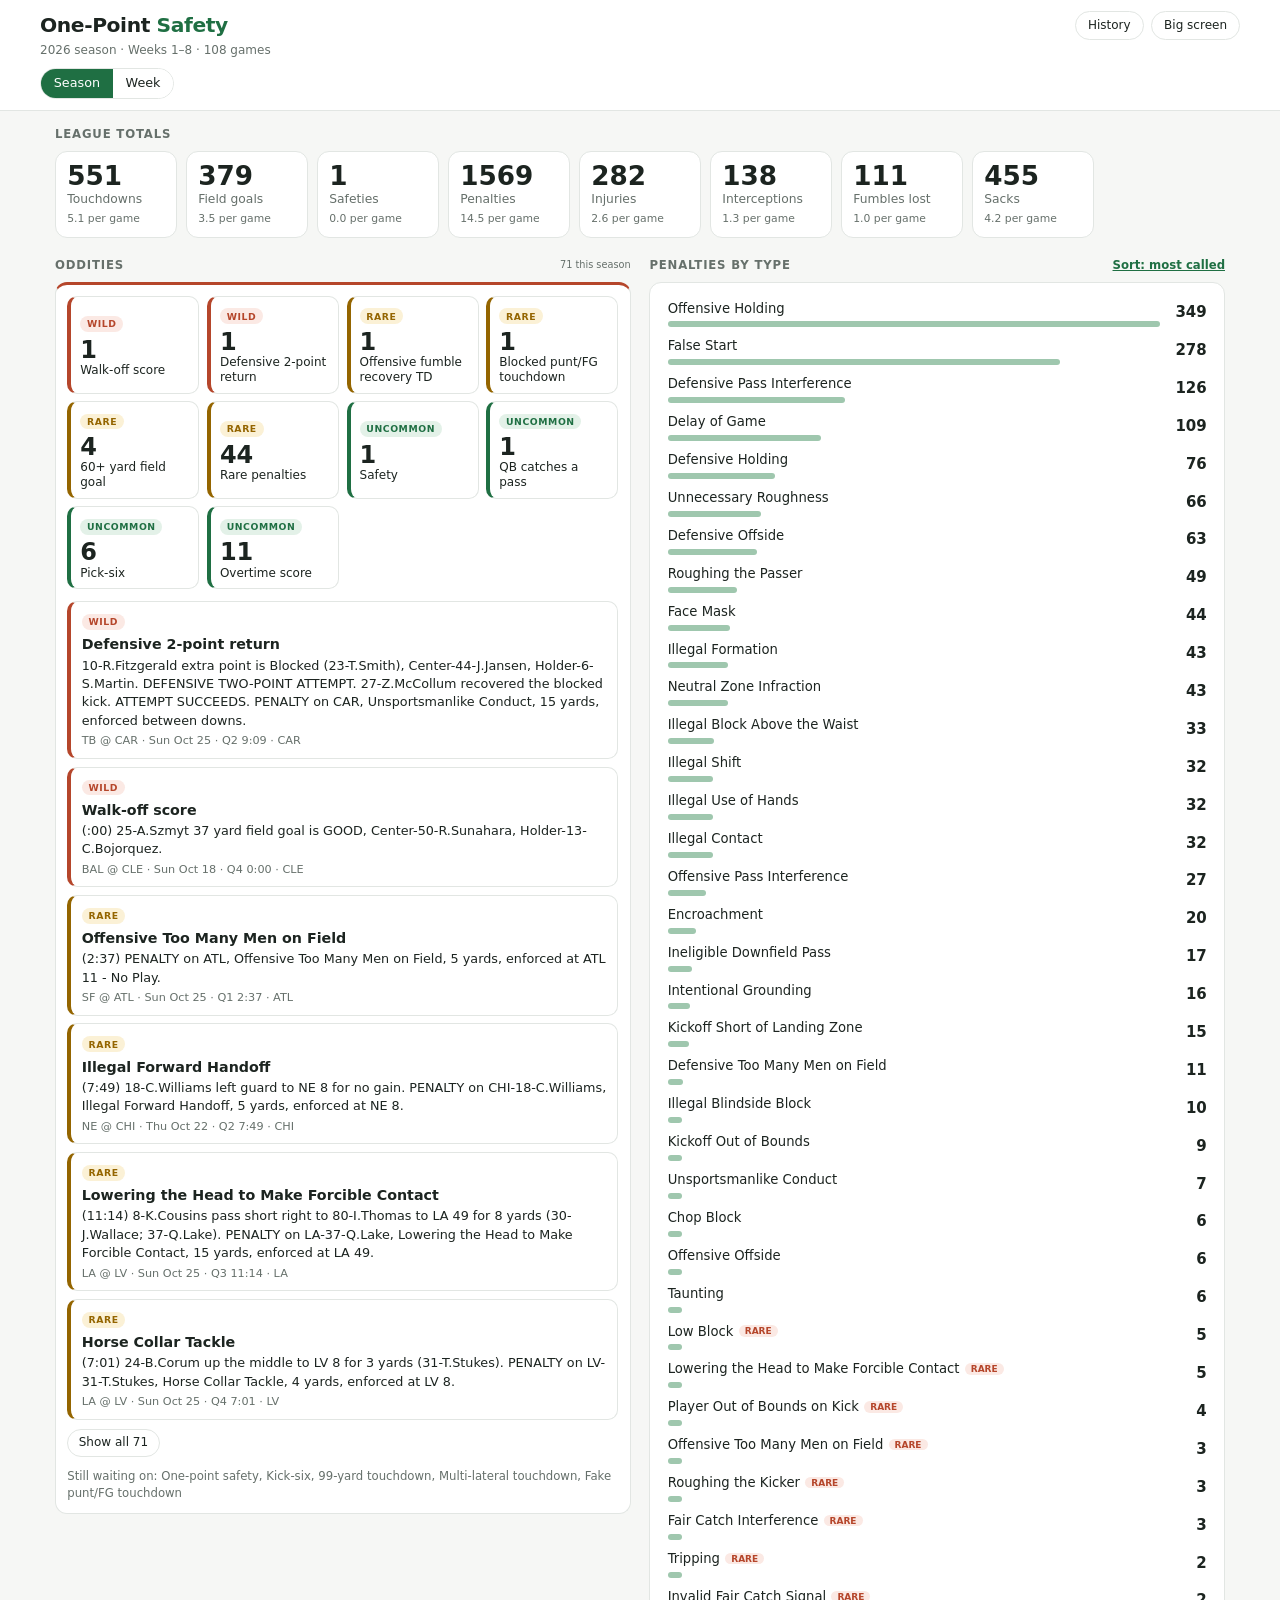
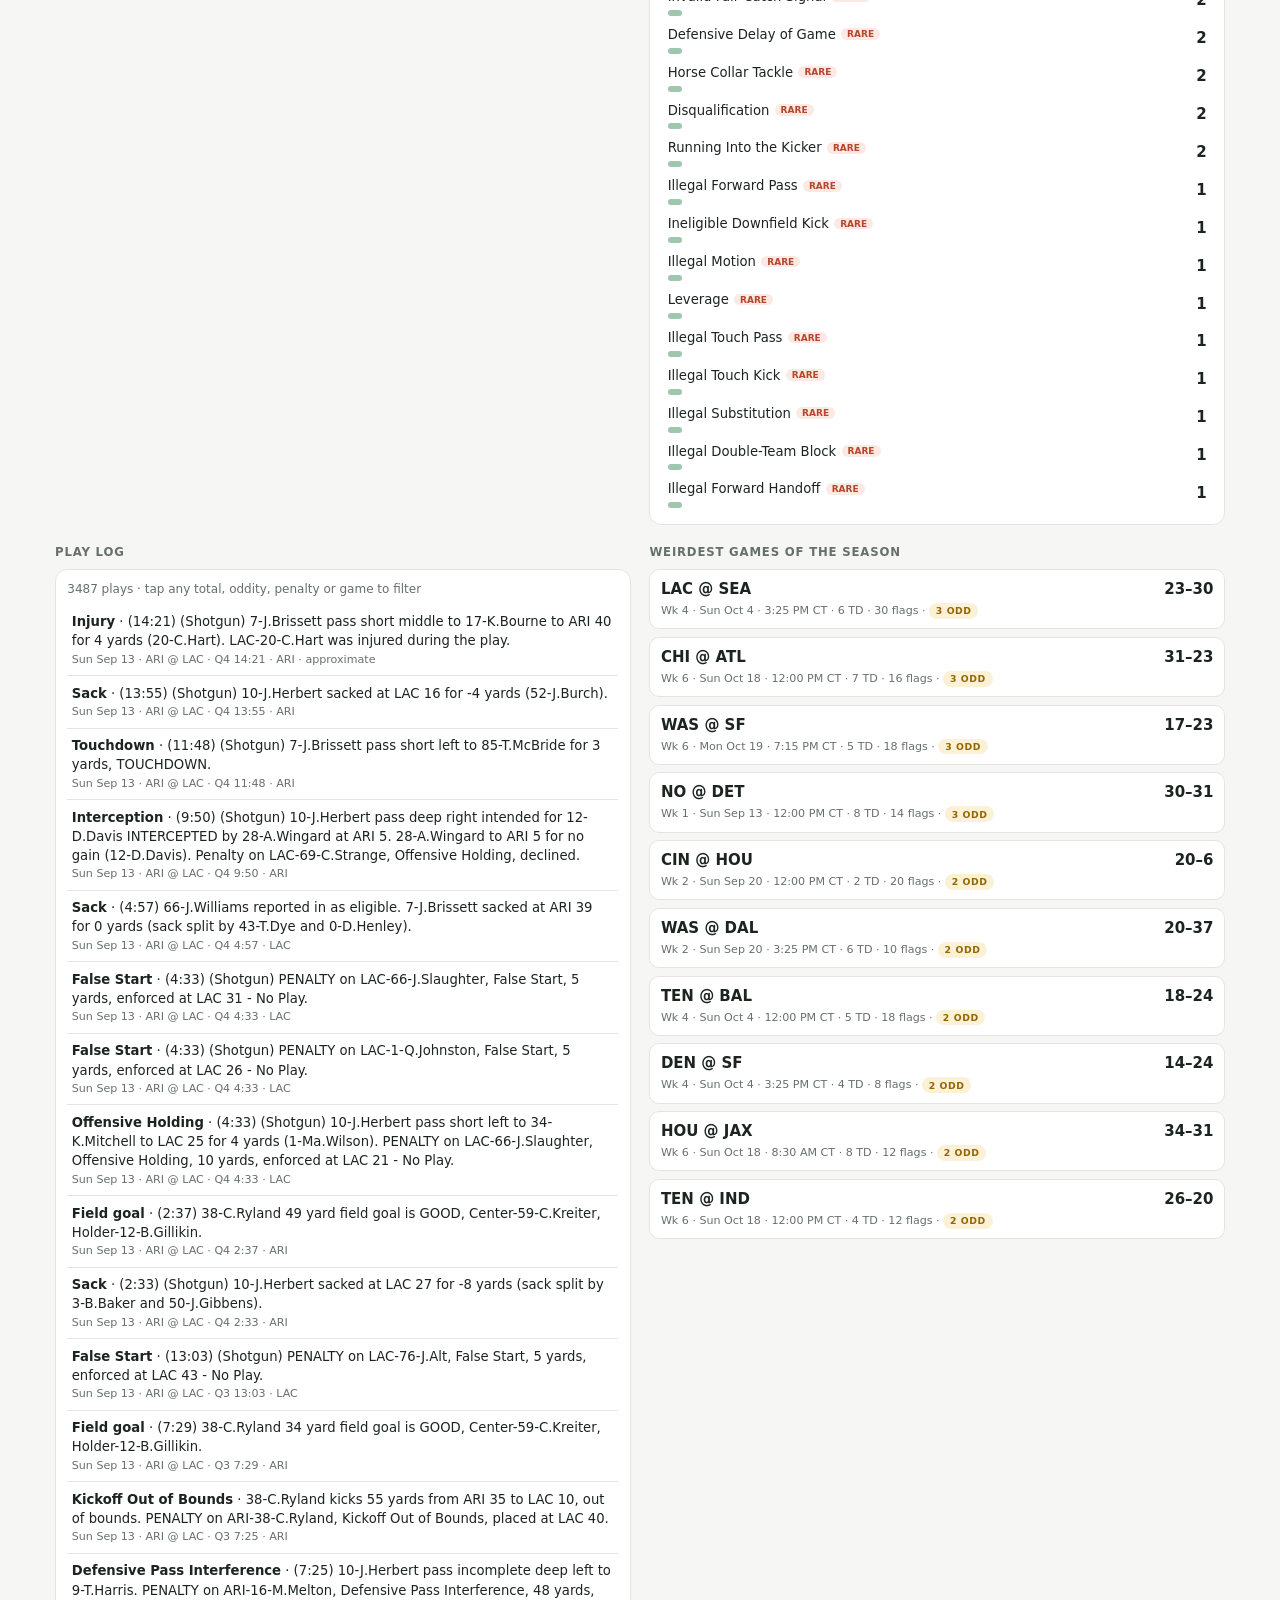
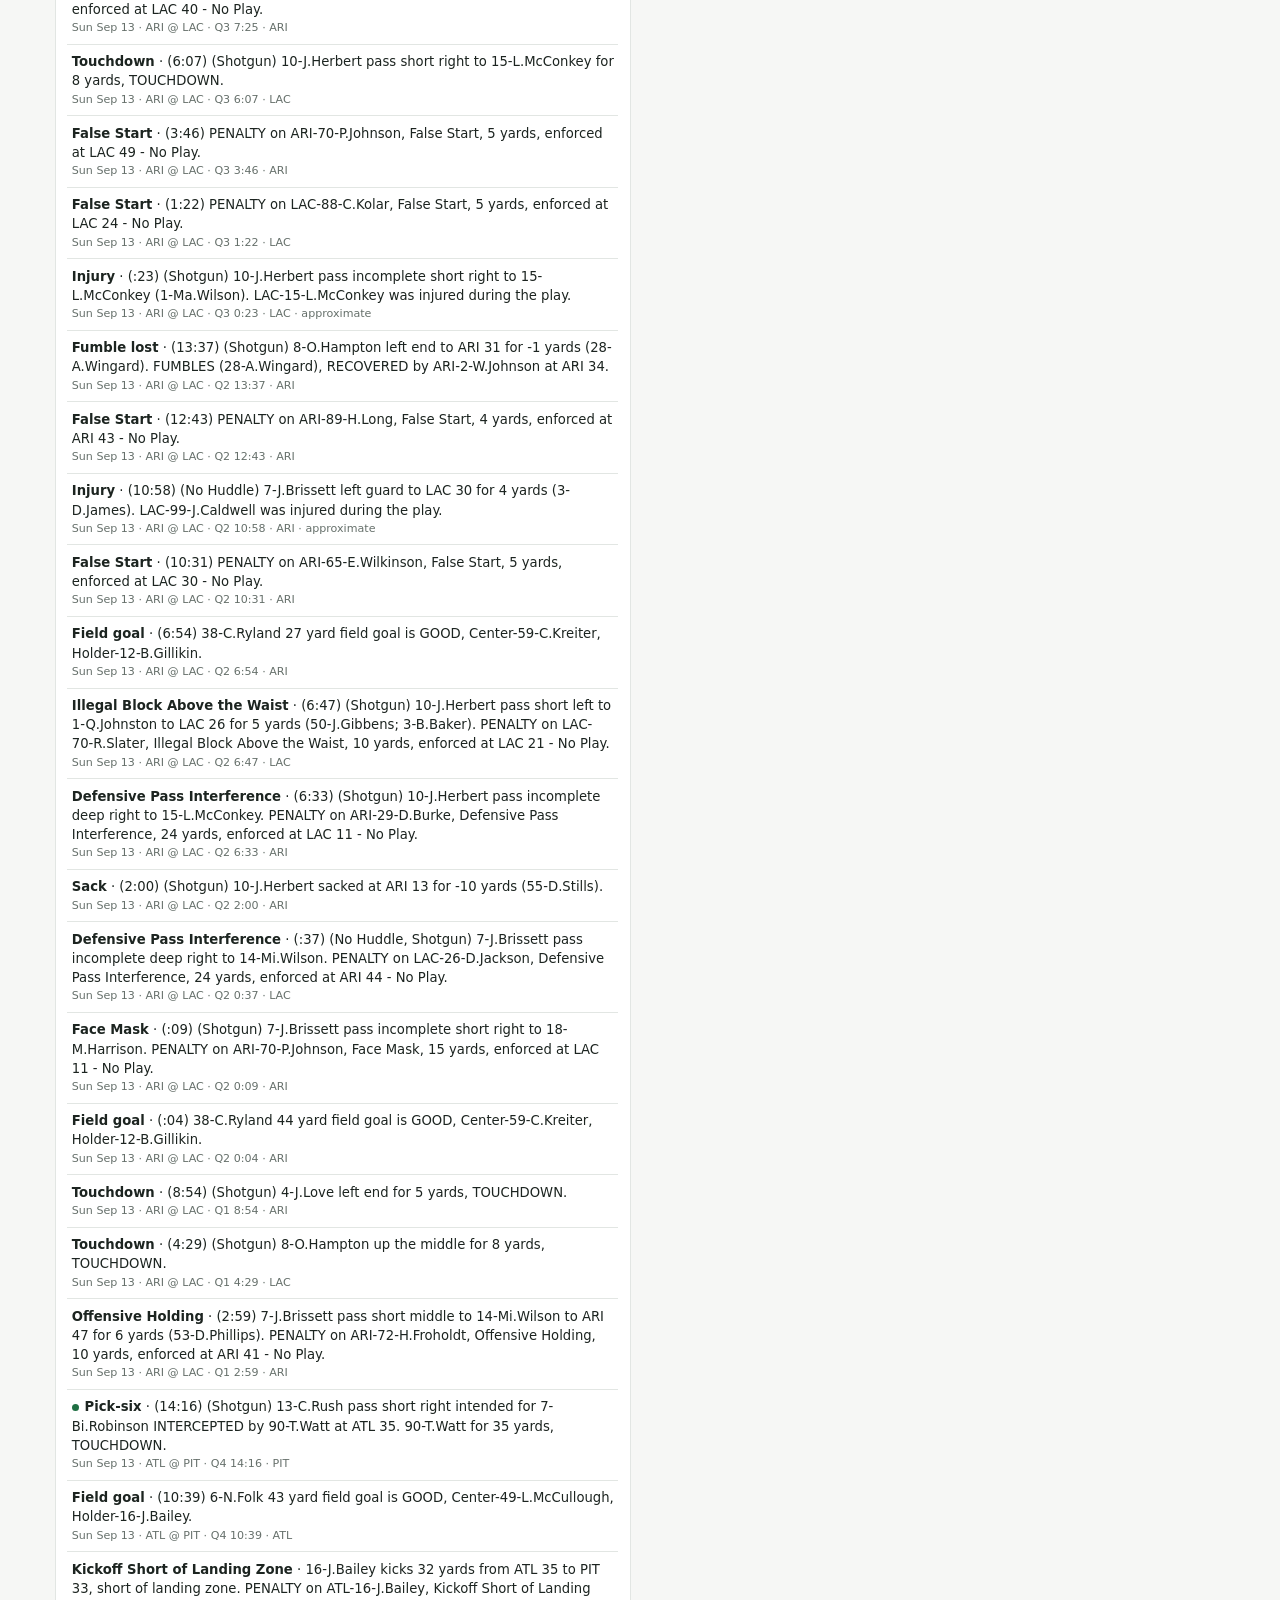
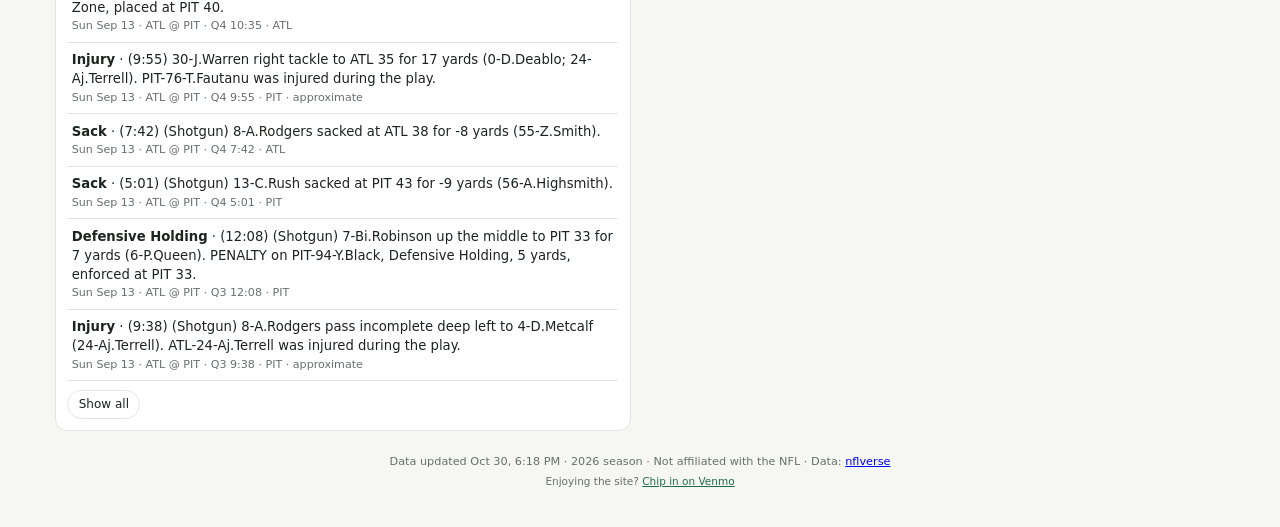
==== index.html @ 6d883819 "Add historical oddities appendix (history.html) A new, separate page indexing deaths, banned plays, " ====
<!doctype html>
<html lang="en">
<head>
<meta charset="utf-8">
<meta name="viewport" content="width=device-width, initial-scale=1, viewport-fit=cover">
<title>One-Point Safety</title>
<link rel="stylesheet" href="styles.css">
</head>
<body>
<header>
  <div class="hrow">
    <h1>One-Point <span>Safety</span></h1>
    <nav class="hnav">
      <a class="navlink" href="history.html">History</a>
      <button class="tvbtn" id="tvBtn">Big screen</button>
    </nav>
  </div>
  <div class="hwrap">
    <div class="sub" id="subline"></div>
    <div class="controls">
      <div class="seg" id="scope"></div>
      <div class="wk" id="wknav"><button data-wk="-1" id="wkPrev" aria-label="Previous week">‹</button><span id="wkLabel"></span><button data-wk="1" id="wkNext" aria-label="Next week">›</button></div>
      <div class="days" id="days"></div>
      <button class="chip resetbtn" id="resetAll" hidden>&times; Reset filters</button>
    </div>
  </div>
</header>

<main class="layout" id="layout" hidden>
  <section class="a-odd">
    <h2>Oddities <small id="oddCount"></small></h2>
    <div class="panel">
      <div id="featured"></div>
      <div class="board" id="board"></div>
      <div class="feed" id="feed"></div>
      <button class="chip more" id="moreFeed" hidden></button>
      <div class="waiting" id="waiting"></div>
    </div>
  </section>

  <section class="a-tot">
    <h2>League totals</h2>
    <div class="cards" id="cards"></div>
  </section>

  <section class="a-pen">
    <h2>Penalties by type <button class="linkbtn" id="penSort"></button></h2>
    <div class="panel" id="penalties"></div>
  </section>

  <section class="a-log" id="logSec">
    <h2>Play log</h2>
    <div class="panel">
      <div class="filterbar" id="filterbar"></div>
      <div id="log"></div>
      <button class="chip more" id="moreLog" hidden>Show all</button>
    </div>
  </section>

  <section class="a-games">
    <h2 id="gamesTitle">Games</h2>
    <div class="scroll"><div class="games" id="games"></div></div>
  </section>
</main>

<div class="loading" id="loading">Loading season data&hellip;</div>
<div class="offseason" id="offseason" hidden>
  <h2>No games yet this season</h2>
  <p>Check back once the season kicks off. In the meantime, here's last season's data.</p>
</div>

<footer>
  <span id="updated"></span> &middot; Not affiliated with the NFL &middot; Data: <a href="https://github.com/nflverse/nflverse-data" target="_blank" rel="noopener">nflverse</a>
  <div class="donate">Enjoying the site? <a href="https://venmo.com/u/George-Tharp" target="_blank" rel="noopener">Chip in on Venmo</a></div>
</footer>

<div class="scrim" id="scrim"></div>
<div class="sheet" id="sheet" role="dialog" aria-modal="true" aria-label="Play details"></div>

<script src="app.js"></script>
</body>
</html>
---- styles.css ----
:root{
  --bg:#f6f7f5; --card:#ffffff; --ink:#1c2420; --muted:#66706b; --line:#e2e6e3;
  --accent:#1f6f43; --accent-soft:#e3f1e8; --warn:#b5462b; --warn-soft:#fbe9e4;
  --gold:#946500; --gold-soft:#fbf1d6; --bar:#9fc7ae; --scrim:rgba(0,0,0,.35);
}
@media (prefers-color-scheme: dark){
  :root{--bg:#121614; --card:#1b201d; --ink:#e7ece9; --muted:#9aa49f; --line:#2c332f;
    --accent:#5cc58a; --accent-soft:#1f3328; --warn:#f08a6c; --warn-soft:#3a231d;
    --gold:#e9b949; --gold-soft:#352b14; --bar:#2f6a49; --scrim:rgba(0,0,0,.6);}
}
html{font-size:15px}
*{box-sizing:border-box}
body{margin:0;background:var(--bg);color:var(--ink);font:1rem/1.45 system-ui,-apple-system,"Segoe UI",Roboto,sans-serif;-webkit-text-size-adjust:100%}
button{font:inherit;color:inherit}

/* ---------- Header / controls ---------- */
header{position:sticky;top:0;z-index:5;background:var(--card);border-bottom:1px solid var(--line);padding:.7rem 1rem .75rem}
.hrow{display:flex;align-items:center;justify-content:space-between;gap:.75rem;max-width:1200px;margin:0 auto}
.hwrap{max-width:1200px;margin:0 auto}
h1{margin:0;font-size:1.35rem;letter-spacing:-.02em}
h1 span{color:var(--accent)}
.badge{display:inline-block;font-size:.68rem;font-weight:700;padding:.1rem .5rem;border-radius:99px;background:var(--warn-soft);color:var(--warn);margin-left:.4rem;vertical-align:middle}
.sub{color:var(--muted);font-size:.8rem;margin-top:.1rem}
.controls{display:flex;gap:.5rem;flex-wrap:wrap;align-items:center;margin-top:.55rem}
.seg{display:inline-flex;border:1px solid var(--line);border-radius:99px;overflow:hidden}
.seg button{border:0;background:var(--card);padding:.35rem .85rem;font-size:.85rem;cursor:pointer}
.seg button.on{background:var(--accent);color:#fff}
.wk{display:inline-flex;align-items:center;gap:.3rem;font-size:.88rem;font-weight:700}
.wk button{border:1px solid var(--line);background:var(--card);border-radius:99px;width:1.9rem;height:1.9rem;cursor:pointer;line-height:1}
.wk button:disabled{opacity:.3;cursor:default}
.days{display:flex;gap:.4rem;flex-wrap:wrap}
.chip{border:1px solid var(--line);background:var(--card);padding:.3rem .7rem;border-radius:99px;font-size:.8rem;cursor:pointer}
.chip.on{background:var(--accent);border-color:var(--accent);color:#fff}
.resetbtn{background:var(--warn-soft);border-color:transparent;color:var(--warn);font-weight:600;margin-left:auto}
.hnav{display:flex;align-items:center;gap:.5rem}
.navlink{border:1px solid var(--line);background:var(--card);border-radius:99px;padding:.35rem .8rem;font-size:.8rem;white-space:nowrap;text-decoration:none;color:inherit}
.tvbtn{border:1px solid var(--line);background:var(--card);border-radius:99px;padding:.35rem .8rem;font-size:.8rem;cursor:pointer;white-space:nowrap}
@media (max-width:899px){.tvbtn{display:none}}
[hidden]{display:none!important}

/* ---------- Layout ---------- */
.layout{display:grid;gap:1.25rem;padding:1rem;max-width:1200px;margin:0 auto;
  grid-template-columns:minmax(0,1fr);grid-template-areas:"odd" "tot" "pen" "log" "games"}
.a-odd{grid-area:odd}.a-tot{grid-area:tot}.a-pen{grid-area:pen}.a-log{grid-area:log}.a-games{grid-area:games}
@media (min-width:1000px){
  .layout{grid-template-columns:minmax(0,1fr) minmax(0,1fr);grid-template-areas:"tot tot" "odd pen" "log games"}
}
section h2{font-size:.78rem;margin:0 0 .55rem;text-transform:uppercase;letter-spacing:.07em;color:var(--muted);
  display:flex;justify-content:space-between;align-items:center;gap:.5rem}
section h2 small{text-transform:none;letter-spacing:0;font-weight:500}
.panel{background:var(--card);border:1px solid var(--line);border-radius:12px;padding:.75rem}
.linkbtn{border:0;background:none;color:var(--accent);cursor:pointer;font-size:.78rem;text-decoration:underline;padding:0;text-transform:none;letter-spacing:0}

/* ---------- Tier pills ---------- */
.tier{display:inline-block;font-size:.62rem;font-weight:800;letter-spacing:.06em;text-transform:uppercase;padding:.08rem .45rem;border-radius:99px;background:var(--bg);color:var(--muted)}
.t3{background:var(--warn-soft);color:var(--warn)}
.t2{background:var(--gold-soft);color:var(--gold)}
.t1{background:var(--accent-soft);color:var(--accent)}
.k3{border-left-color:var(--warn)!important}.k2{border-left-color:var(--gold)!important}.k1{border-left-color:var(--accent)!important}

/* ---------- Oddities ---------- */
.a-odd .panel{border-top:3px solid var(--warn)}
.board{display:grid;grid-template-columns:repeat(auto-fill,minmax(8.5rem,1fr));gap:.5rem;margin-bottom:.8rem}
.tile{text-align:left;border:1px solid var(--line);border-left:4px solid var(--line);background:var(--card);border-radius:10px;padding:.5rem .6rem;cursor:pointer}
.tile:hover{background:var(--bg)}
.tile.on{outline:2px solid var(--accent);outline-offset:-1px}
.tile .n{font-size:1.6rem;font-weight:800;line-height:1.05;margin-top:.25rem}
.tile .l{font-size:.8rem;line-height:1.25}
.feed{display:grid;gap:.5rem}
.ocard{display:block;width:100%;text-align:left;border:1px solid var(--line);border-left:4px solid var(--line);background:var(--card);border-radius:10px;padding:.55rem .7rem;cursor:pointer}
.ocard:hover{background:var(--bg)}
.ocard .tt{font-weight:700;font-size:.95rem;margin-top:.15rem}
.ocard .d{font-size:.85rem;margin-top:.1rem}
.ocard .m{font-size:.75rem;color:var(--muted);margin-top:.2rem}
.waiting{font-size:.78rem;color:var(--muted);margin-top:.7rem}
.empty{font-size:.85rem;color:var(--muted);padding:.4rem 0}
#featured{display:none}

/* ---------- Totals ---------- */
.cards{display:grid;grid-template-columns:repeat(auto-fill,minmax(7.5rem,1fr));gap:.6rem}
.card{background:var(--card);border:1px solid var(--line);border-radius:12px;padding:.65rem .75rem;cursor:pointer;text-align:left}
.card:hover{border-color:var(--accent)}
.card.on{outline:2px solid var(--accent);outline-offset:-1px}
.card .n{font-size:1.75rem;font-weight:700;line-height:1.1}
.card .l{font-size:.82rem;color:var(--muted)}
.card .a{font-size:.72rem;color:var(--muted);margin-top:.2rem}

/* ---------- Penalties ---------- */
.pen{display:grid;grid-template-columns:1fr 2.6rem;gap:.5rem;align-items:center;padding:.3rem .4rem;border-radius:8px;cursor:pointer}
.pen:hover,.pen.on{background:var(--accent-soft)}
.pen .name{font-size:.88rem}
.pen .bar{height:.4rem;border-radius:3px;background:var(--bar);margin-top:.25rem}
.pen .ct{text-align:right;font-weight:600;font-variant-numeric:tabular-nums}
.rare{font-size:.6rem;font-weight:800;color:var(--warn);background:var(--warn-soft);padding:.05rem .4rem;border-radius:99px;margin-left:.35rem;vertical-align:middle}

/* ---------- Play log ---------- */
.filterbar{display:flex;gap:.4rem;align-items:center;flex-wrap:wrap;margin-bottom:.4rem;font-size:.8rem;color:var(--muted)}
.filterbar .tag{background:var(--accent-soft);color:var(--accent);padding:.15rem .6rem;border-radius:99px;font-weight:600}
.row{display:block;width:100%;text-align:left;background:none;border:0;border-bottom:1px solid var(--line);padding:.5rem .3rem;cursor:pointer}
.row:hover{background:var(--accent-soft)}
.row .a{font-size:.88rem}
.row .b{font-size:.74rem;color:var(--muted);margin-top:.08rem}
.dot{display:inline-block;width:.5rem;height:.5rem;border-radius:50%;margin-right:.35rem;vertical-align:middle}
.dot.k3{background:var(--warn)}.dot.k2{background:var(--gold)}.dot.k1{background:var(--accent)}
.more{margin-top:.6rem}

/* ---------- Games ---------- */
.games{display:grid;gap:.5rem}
.game{display:grid;grid-template-columns:1fr auto;gap:.15rem .6rem;padding:.6rem .7rem;border:1px solid var(--line);border-radius:10px;cursor:pointer;background:var(--card);text-align:left}
.game:hover{border-color:var(--accent)}
.game.on{outline:2px solid var(--accent);outline-offset:-1px}
.game .teams{font-weight:600}
.game .score{font-weight:700;font-variant-numeric:tabular-nums}
.game .meta{font-size:.74rem;color:var(--muted);grid-column:1/-1}

/* ---------- Detail sheet ---------- */
.scrim{position:fixed;inset:0;background:var(--scrim);opacity:0;pointer-events:none;transition:opacity .2s;z-index:20}
.scrim.open{opacity:1;pointer-events:auto}
.sheet{position:fixed;left:0;right:0;bottom:0;z-index:21;background:var(--card);border-radius:16px 16px 0 0;
  max-height:85vh;overflow:auto;padding:1.1rem 1rem calc(1.4rem + env(safe-area-inset-bottom));
  transform:translateY(105%);transition:transform .25s;box-shadow:0 -6px 30px rgba(0,0,0,.15)}
.sheet.open{transform:none}
@media (min-width:760px){
  .sheet{left:50%;right:auto;bottom:auto;top:50%;width:34rem;border-radius:16px;
    transform:translate(-50%,-46%);opacity:0;pointer-events:none;transition:opacity .2s,transform .2s}
  .sheet.open{transform:translate(-50%,-50%);opacity:1;pointer-events:auto}
}
.sheet h3{margin:.45rem 2rem .2rem 0;font-size:1.3rem;line-height:1.2}
.sheet .d{font-size:.95rem}
.kv{display:grid;grid-template-columns:auto 1fr;gap:.3rem .9rem;font-size:.86rem;margin:.8rem 0}
.kv dt{color:var(--muted)}.kv dd{margin:0}
.why{background:var(--bg);border-radius:10px;padding:.7rem .8rem;font-size:.86rem}
.actions{display:flex;gap:.5rem;flex-wrap:wrap;margin-top:.9rem}
.btn{display:inline-block;border:1px solid var(--line);background:var(--card);padding:.45rem .9rem;border-radius:99px;font-size:.84rem;cursor:pointer;text-decoration:none;color:var(--ink)}
.btn.pri{background:var(--accent);border-color:var(--accent);color:#fff}
.x{position:absolute;top:.5rem;right:.6rem;border:0;background:none;font-size:1.6rem;line-height:1;cursor:pointer;color:var(--muted);padding:.3rem}
.note{font-size:.72rem;color:var(--muted);margin-top:.7rem}

footer{color:var(--muted);font-size:.75rem;padding:.5rem 1rem 2.5rem;text-align:center}
footer .donate{margin-top:.3rem;font-size:.7rem}
footer .donate a{color:var(--accent)}

/* ---------- Big-screen (TV / 4K) mode ---------- */
html.tvroot{font-size:clamp(14px,.78vw,30px)}
body.tv{height:100vh;overflow:hidden;display:flex;flex-direction:column}
body.tv header{position:static}
body.tv .hrow,body.tv .hwrap{max-width:none}
body.tv .layout{max-width:none;width:100%;flex:1;min-height:0;padding:1rem 1.25rem;
  grid-template-columns:1.25fr 1fr 1.15fr 1fr;grid-template-rows:auto minmax(0,1fr);
  grid-template-areas:"tot tot tot tot" "odd pen log games"}
body.tv section{min-height:0;display:flex;flex-direction:column}
body.tv section>.panel,body.tv section>.scroll{flex:1;min-height:0;overflow:auto}
body.tv .cards{grid-template-columns:repeat(8,1fr)}
body.tv #featured{display:block;margin-bottom:.9rem}
body.tv footer{display:none}
.big{border:1px solid var(--line);border-left:6px solid var(--line);border-radius:12px;padding:.9rem 1rem;background:var(--bg)}
.big .tt{font-size:1.45rem;font-weight:800;margin:.3rem 0 .2rem}
.big .d{font-size:1rem}
.big .m{font-size:.8rem;color:var(--muted);margin-top:.35rem}

/* ---------- History appendix page ---------- */
.histlayout{grid-template-columns:minmax(0,1fr)!important;grid-template-areas:"odd"!important;max-width:760px}
.yearpill{display:inline-block;font-size:.68rem;font-weight:800;padding:.08rem .5rem;border-radius:99px;background:var(--accent-soft);color:var(--accent)}
.disputed{display:inline-block;font-size:.6rem;font-weight:800;text-transform:uppercase;letter-spacing:.05em;padding:.08rem .45rem;border-radius:99px;background:var(--warn-soft);color:var(--warn);margin-left:.3rem;vertical-align:middle}

/* ---------- Loading / empty states ---------- */
.loading,.offseason{padding:2.5rem 1rem;text-align:center;color:var(--muted)}
.offseason h2{font-size:1.1rem;color:var(--ink);text-transform:none;letter-spacing:0;justify-content:center}

@media print{
  :root{--bg:#fff;--card:#fff;--ink:#000;--muted:#444;--line:#ccc}
  header{position:static}
  .controls,.tvbtn,.linkbtn,.more,.sheet,.scrim,#featured{display:none!important}
  .layout{grid-template-columns:1fr!important;grid-template-areas:"odd" "tot" "pen" "log" "games"!important}
  .card,.panel,.game,.ocard,.tile{break-inside:avoid}
}
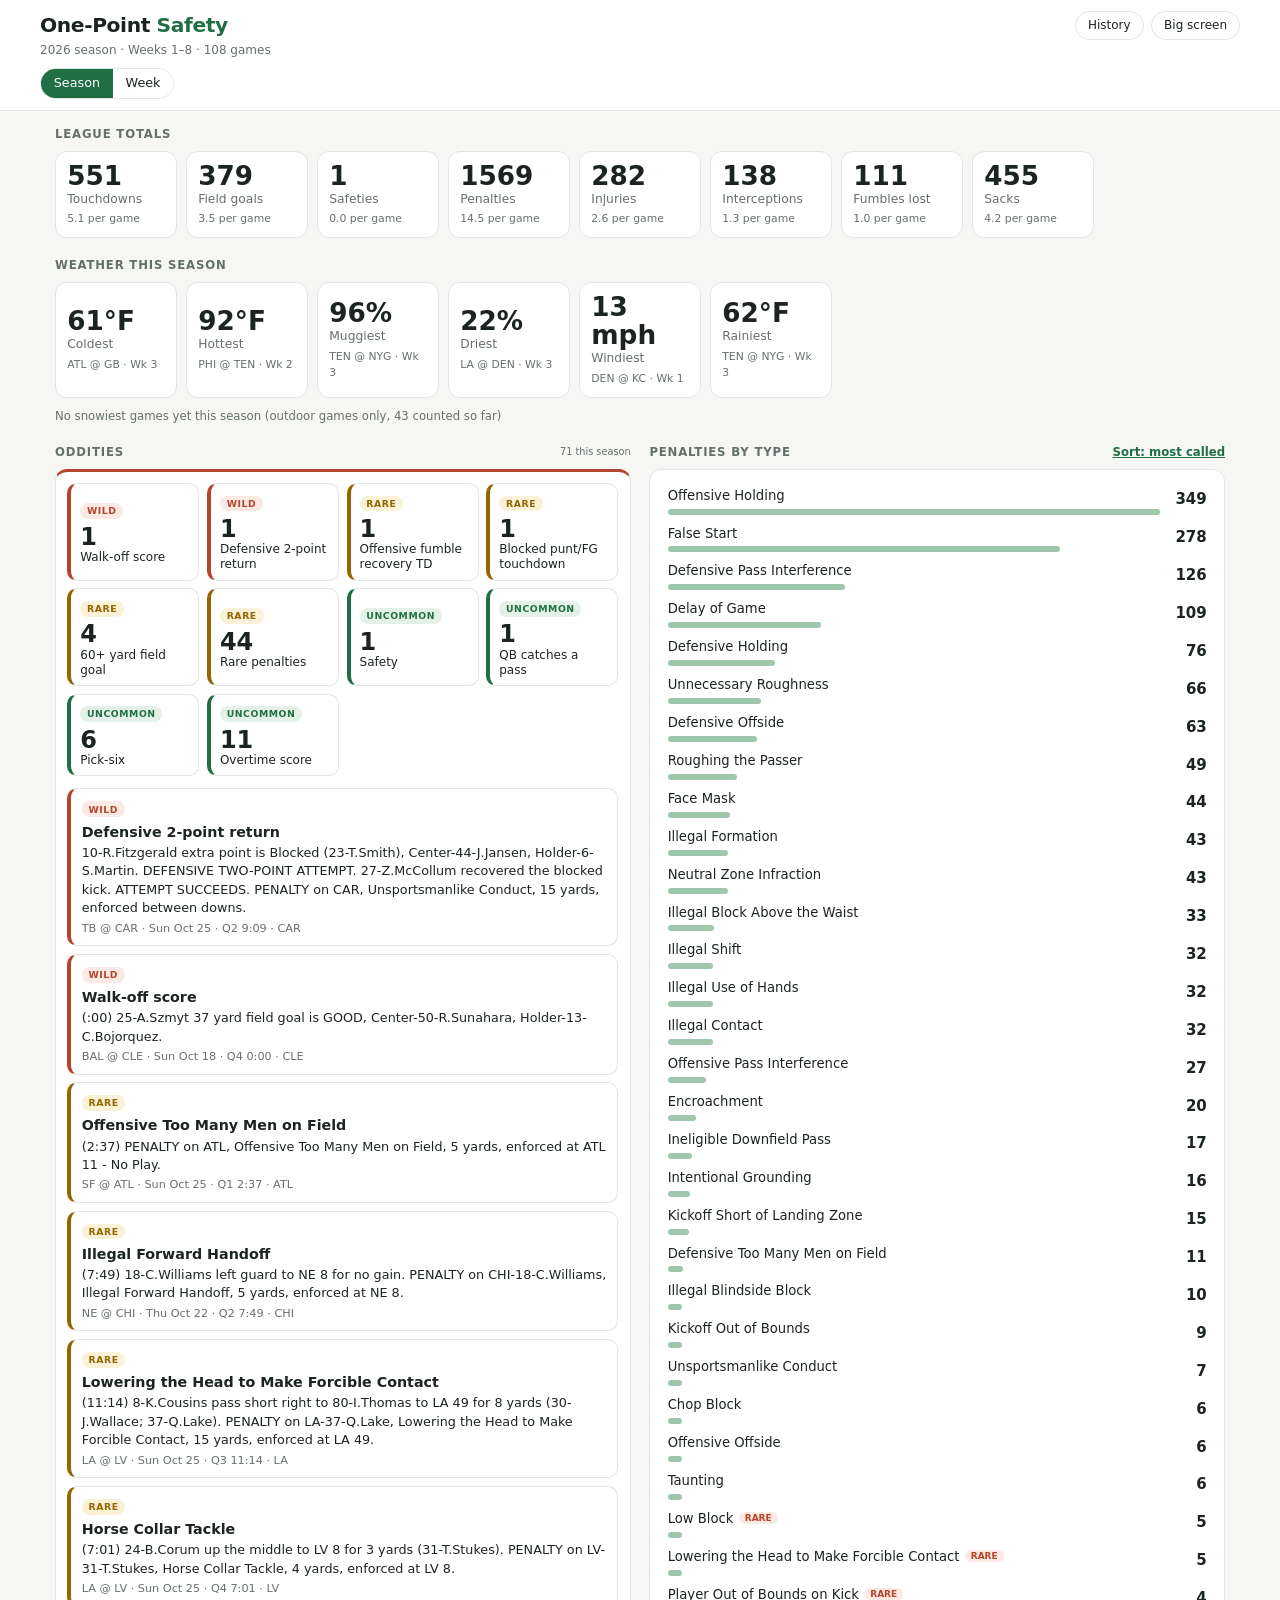
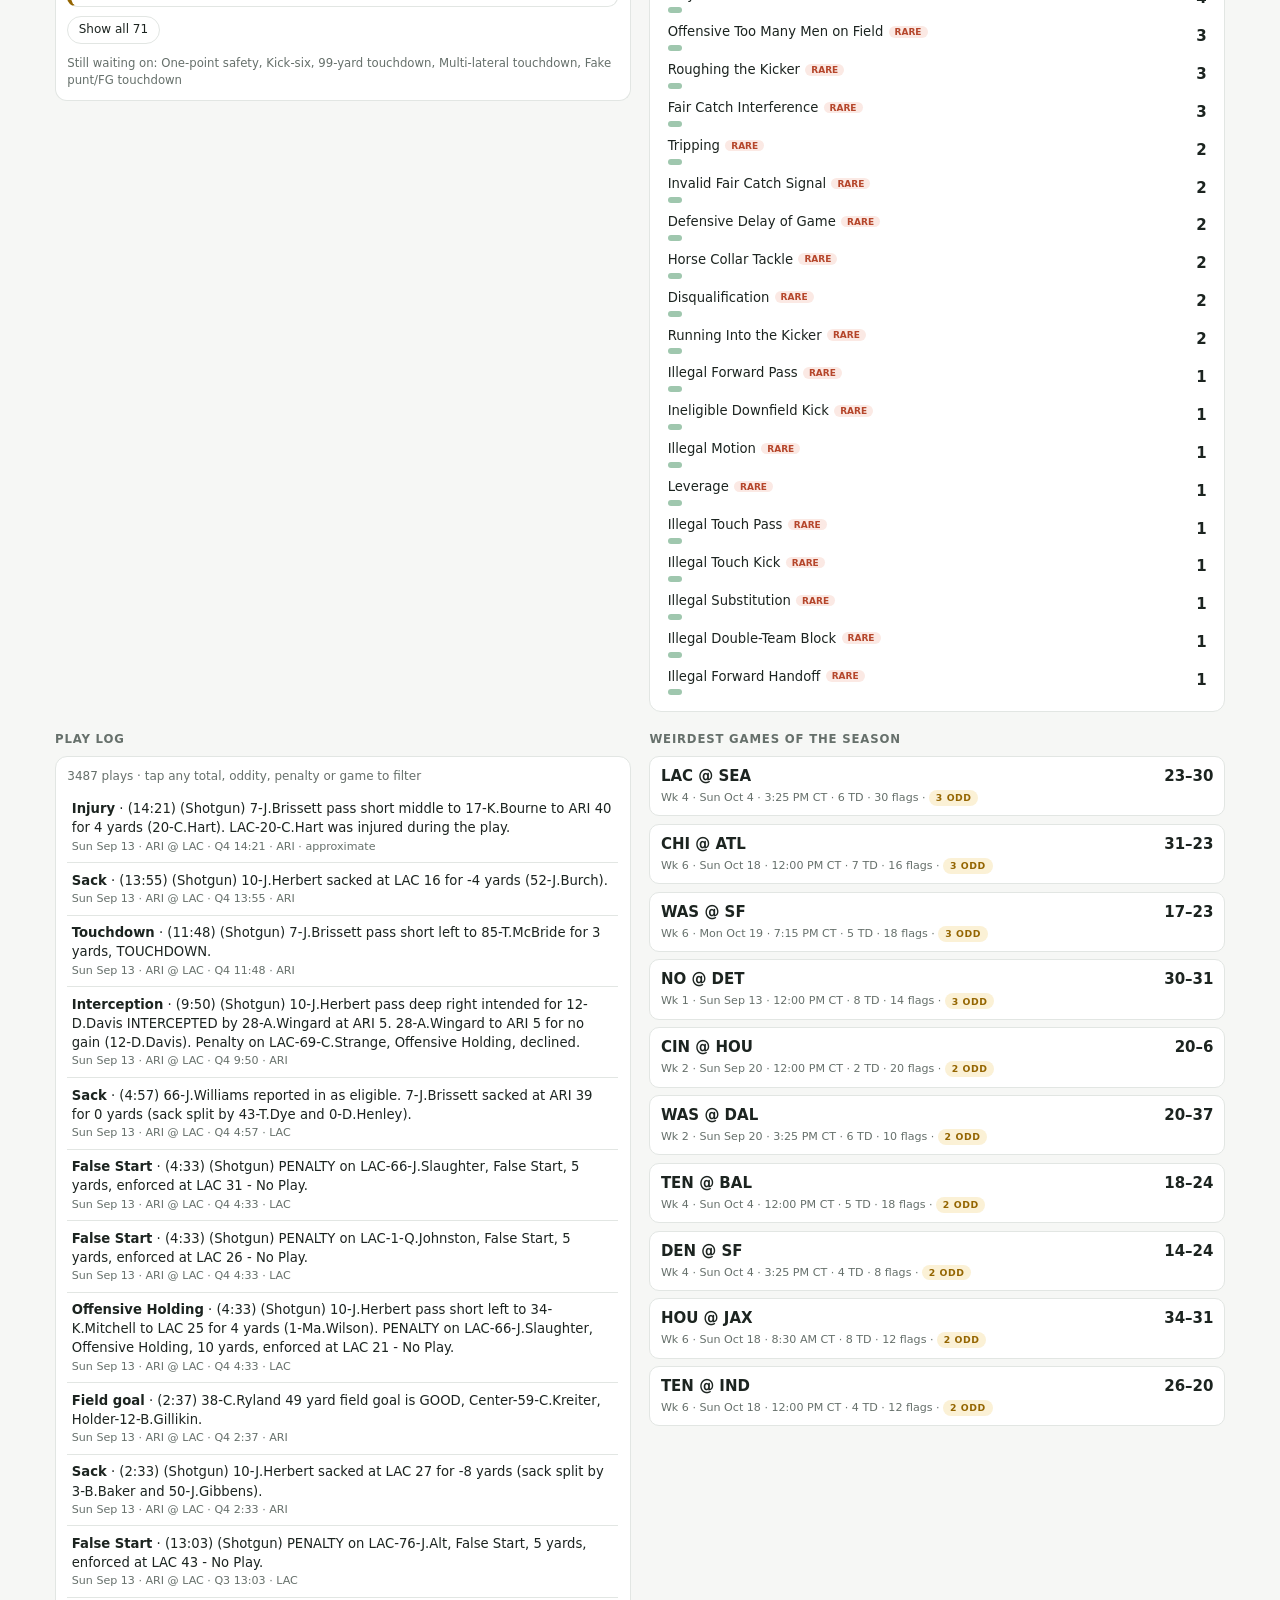
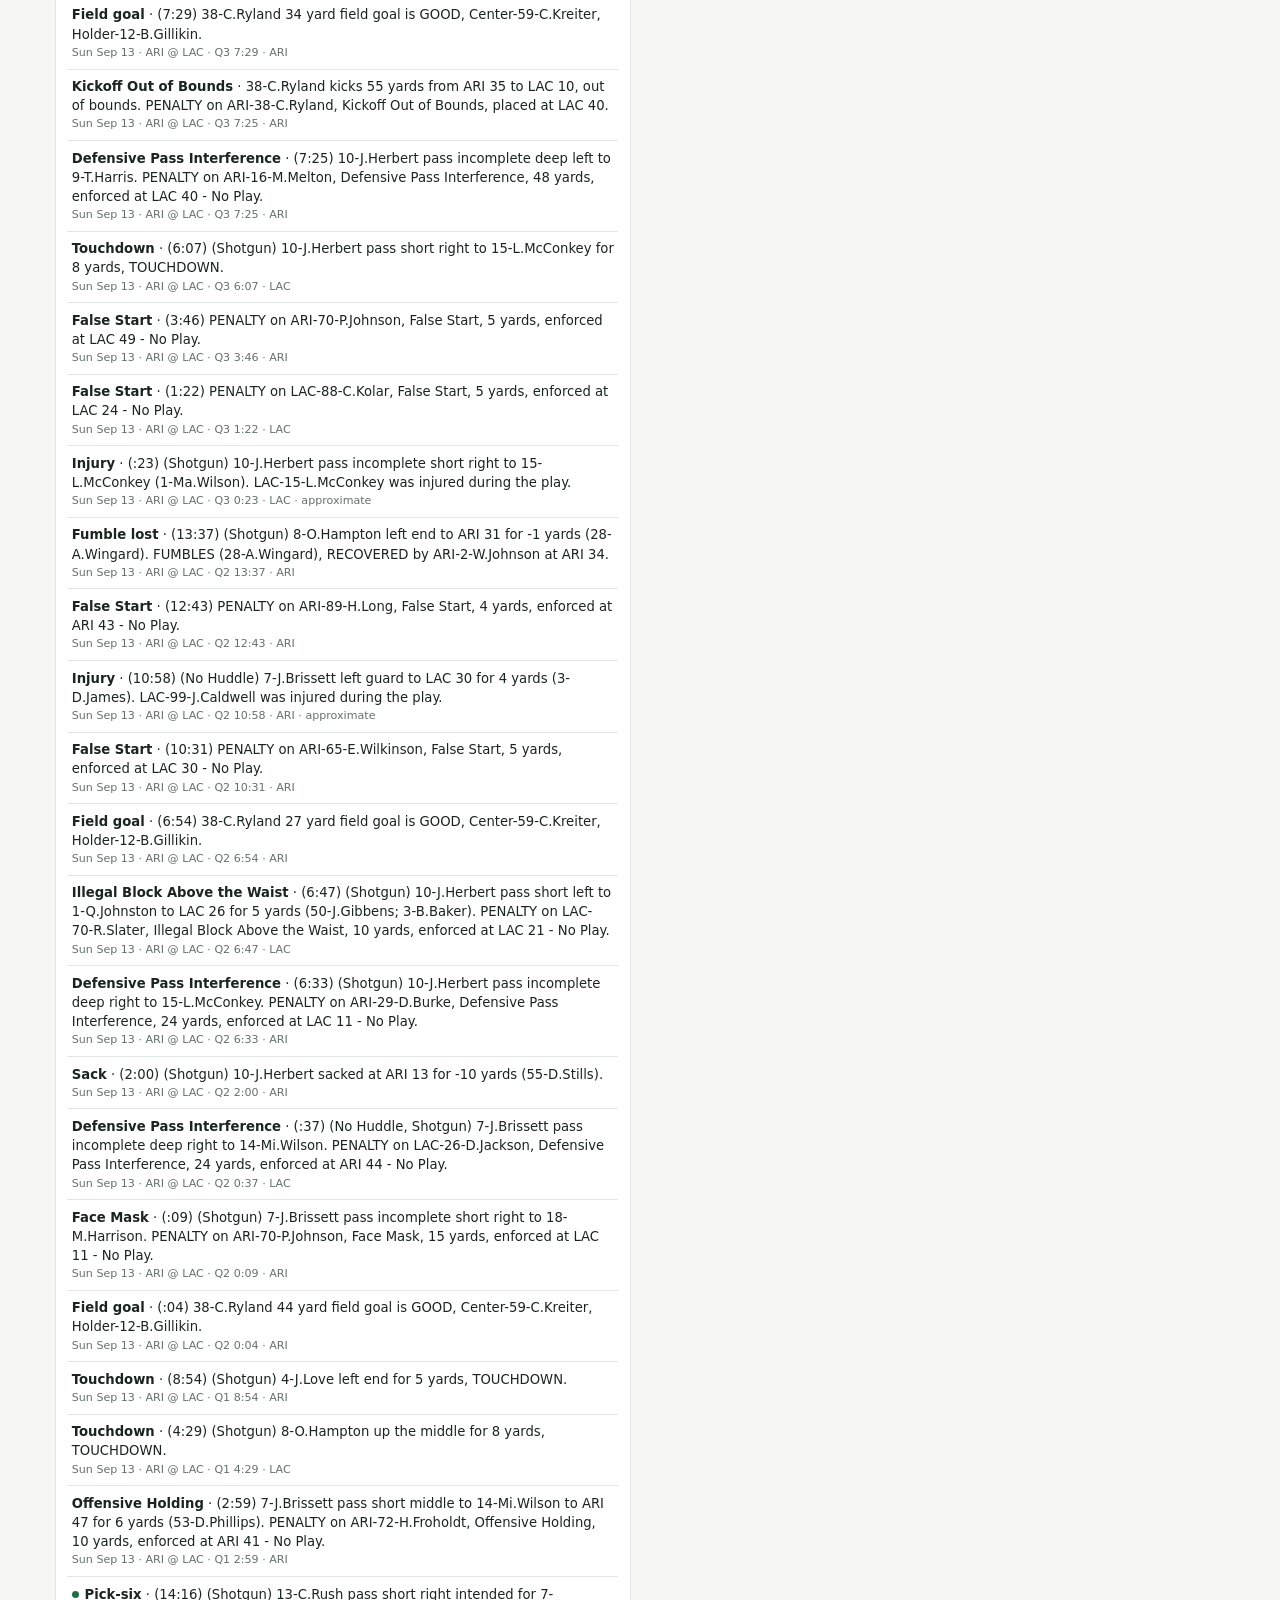
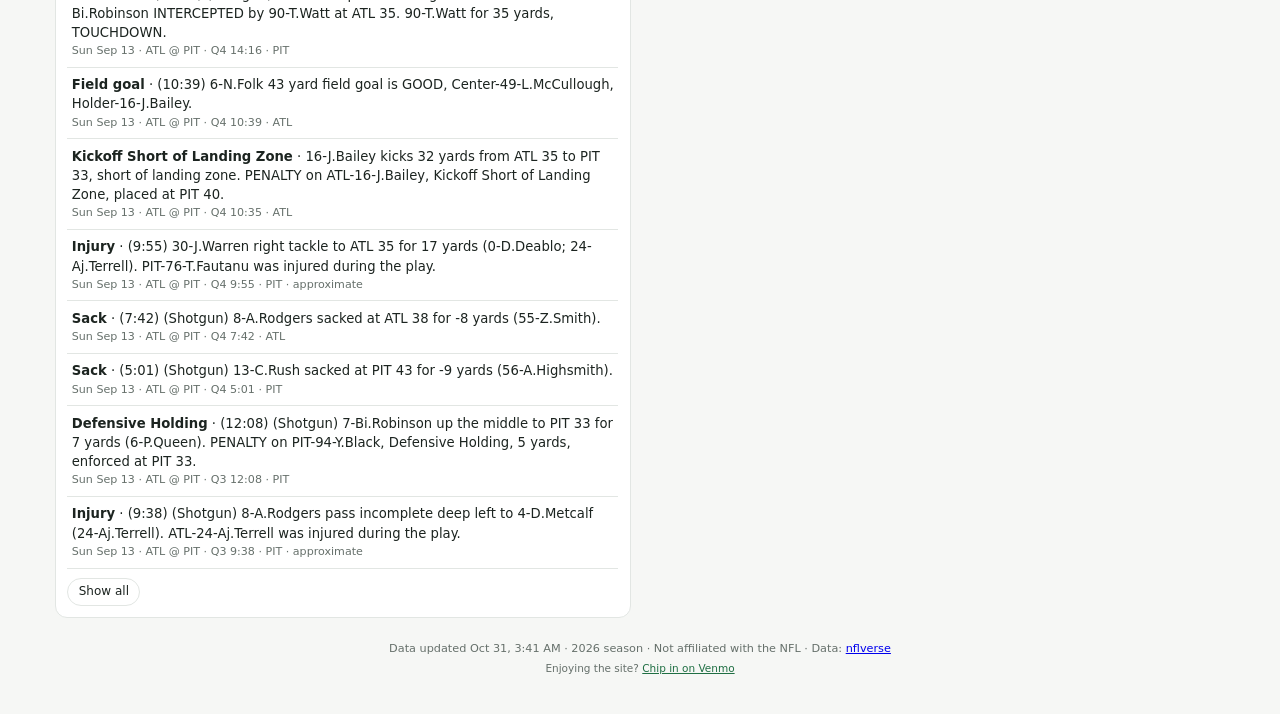
==== commit d770c346: "Add weather tracking: this season, since-2002, and all-time Turns out nflverse's play-by-play alread" ====
--- a/index.html
+++ b/index.html
@@ -43,6 +43,12 @@
     <div class="cards" id="cards"></div>
   </section>
 
+  <section class="a-wx" id="wxSec" hidden>
+    <h2>Weather this season</h2>
+    <div class="cards" id="wxCards"></div>
+    <div class="waiting" id="wxNote"></div>
+  </section>
+
   <section class="a-pen">
     <h2>Penalties by type <button class="linkbtn" id="penSort"></button></h2>
     <div class="panel" id="penalties"></div>
--- a/styles.css
+++ b/styles.css
@@ -2,11 +2,13 @@
   --bg:#f6f7f5; --card:#ffffff; --ink:#1c2420; --muted:#66706b; --line:#e2e6e3;
   --accent:#1f6f43; --accent-soft:#e3f1e8; --warn:#b5462b; --warn-soft:#fbe9e4;
   --gold:#946500; --gold-soft:#fbf1d6; --bar:#9fc7ae; --scrim:rgba(0,0,0,.35);
+  --blue:#1d5fa8; --blue-soft:#e3ecf8; --purple:#7a3fa0; --purple-soft:#f0e5f7;
 }
 @media (prefers-color-scheme: dark){
   :root{--bg:#121614; --card:#1b201d; --ink:#e7ece9; --muted:#9aa49f; --line:#2c332f;
     --accent:#5cc58a; --accent-soft:#1f3328; --warn:#f08a6c; --warn-soft:#3a231d;
-    --gold:#e9b949; --gold-soft:#352b14; --bar:#2f6a49; --scrim:rgba(0,0,0,.6);}
+    --gold:#e9b949; --gold-soft:#352b14; --bar:#2f6a49; --scrim:rgba(0,0,0,.6);
+    --blue:#7fb2e8; --blue-soft:#1c2c3d; --purple:#d2a3ec; --purple-soft:#2c2240;}
 }
 html{font-size:15px}
 *{box-sizing:border-box}
@@ -40,10 +42,10 @@
 
 /* ---------- Layout ---------- */
 .layout{display:grid;gap:1.25rem;padding:1rem;max-width:1200px;margin:0 auto;
-  grid-template-columns:minmax(0,1fr);grid-template-areas:"odd" "tot" "pen" "log" "games"}
-.a-odd{grid-area:odd}.a-tot{grid-area:tot}.a-pen{grid-area:pen}.a-log{grid-area:log}.a-games{grid-area:games}
+  grid-template-columns:minmax(0,1fr);grid-template-areas:"odd" "tot" "wx" "pen" "log" "games"}
+.a-odd{grid-area:odd}.a-tot{grid-area:tot}.a-wx{grid-area:wx}.a-pen{grid-area:pen}.a-log{grid-area:log}.a-games{grid-area:games}
 @media (min-width:1000px){
-  .layout{grid-template-columns:minmax(0,1fr) minmax(0,1fr);grid-template-areas:"tot tot" "odd pen" "log games"}
+  .layout{grid-template-columns:minmax(0,1fr) minmax(0,1fr);grid-template-areas:"tot tot" "wx wx" "odd pen" "log games"}
 }
 section h2{font-size:.78rem;margin:0 0 .55rem;text-transform:uppercase;letter-spacing:.07em;color:var(--muted);
   display:flex;justify-content:space-between;align-items:center;gap:.5rem}
@@ -153,6 +155,7 @@
 body.tv .cards{grid-template-columns:repeat(8,1fr)}
 body.tv #featured{display:block;margin-bottom:.9rem}
 body.tv footer{display:none}
+body.tv .a-wx{display:none}
 .big{border:1px solid var(--line);border-left:6px solid var(--line);border-radius:12px;padding:.9rem 1rem;background:var(--bg)}
 .big .tt{font-size:1.45rem;font-weight:800;margin:.3rem 0 .2rem}
 .big .d{font-size:1rem}
@@ -162,6 +165,51 @@
 .histlayout{grid-template-columns:minmax(0,1fr)!important;grid-template-areas:"odd"!important;max-width:760px}
 .yearpill{display:inline-block;font-size:.68rem;font-weight:800;padding:.08rem .5rem;border-radius:99px;background:var(--accent-soft);color:var(--accent)}
 .disputed{display:inline-block;font-size:.6rem;font-weight:800;text-transform:uppercase;letter-spacing:.05em;padding:.08rem .45rem;border-radius:99px;background:var(--warn-soft);color:var(--warn);margin-left:.3rem;vertical-align:middle}
+.catpill{display:inline-block;font-size:.62rem;font-weight:700;padding:.06rem .45rem;border-radius:99px;margin-left:.3rem;vertical-align:middle}
+.causepill{display:inline-block;font-size:.6rem;font-weight:700;padding:.06rem .45rem;border-radius:99px;margin-left:.3rem;vertical-align:middle;background:var(--bg);border:1px solid var(--line);color:var(--muted)}
+.chip.cause-direct,.causepill.cause-direct{color:var(--warn)}
+.chip.cause-indirect,.causepill.cause-indirect{color:var(--gold)}
+.chip.cause-long_term,.causepill.cause-long_term{color:var(--purple)}
+.chip.cause-direct.on{background:var(--warn);border-color:var(--warn);color:#fff}
+.chip.cause-indirect.on{background:var(--gold);border-color:var(--gold);color:#fff}
+.chip.cause-long_term.on{background:var(--purple);border-color:var(--purple);color:#fff}
+
+/* Distinct color per history category -- used for the left border on both
+   the timeline (mobile) and quilt (desktop) layouts, plus the .catpill. */
+.cat-safety_crisis{border-left-color:var(--warn)!important}
+.cat-equipment{border-left-color:var(--blue)!important}
+.cat-outlawed_plays{border-left-color:var(--gold)!important}
+.cat-rule_changing_injuries{border-left-color:var(--purple)!important}
+.cat-firsts{border-left-color:var(--accent)!important}
+.catpill.cat-safety_crisis{background:var(--warn-soft);color:var(--warn)}
+.catpill.cat-equipment{background:var(--blue-soft);color:var(--blue)}
+.catpill.cat-outlawed_plays{background:var(--gold-soft);color:var(--gold)}
+.catpill.cat-rule_changing_injuries{background:var(--purple-soft);color:var(--purple)}
+.catpill.cat-firsts{background:var(--accent-soft);color:var(--accent)}
+
+/* ---------- Flying Wedge featured animation ---------- */
+.featured{background:var(--card);border-bottom:1px solid var(--line);padding:1.1rem 1rem 1.3rem}
+.featured-wrap{max-width:800px;margin:0 auto}
+.featured h2{font-size:.78rem;margin:0 0 .5rem;text-transform:uppercase;letter-spacing:.07em;color:var(--muted)}
+.featured-cap{font-size:.85rem;color:var(--muted);margin:0 0 .7rem;line-height:1.5}
+#wedgeSvg{width:100%;height:auto;display:block;border-radius:10px}
+.field{fill:var(--bg)}
+.los{stroke:var(--line);stroke-width:2;stroke-dasharray:6 5}
+.fieldlabel{font-size:11px;fill:var(--muted);font-family:inherit}
+.wedge-x line{stroke:var(--warn);stroke-width:3;stroke-linecap:round}
+.wedge-o{fill:var(--accent)}
+.wedge-ball{fill:var(--gold);stroke:var(--card);stroke-width:2}
+.featured-actions{display:flex;gap:.5rem;margin-top:.8rem;flex-wrap:wrap}
+
+/* Quilt: a dense mosaic grid on large screens. Below the breakpoint the
+   feed stays the plain single-column timeline list. */
+@media (min-width:900px){
+  .histlayout{max-width:1400px}
+  .quilt{display:grid;grid-template-columns:repeat(auto-fill,minmax(200px,1fr));gap:.6rem}
+  .quilt .ocard{padding:.55rem .65rem}
+  .quilt .ocard .d{display:none}
+  .quilt .ocard .m{font-size:.68rem;margin-top:.3rem}
+}
 
 /* ---------- Loading / empty states ---------- */
 .loading,.offseason{padding:2.5rem 1rem;text-align:center;color:var(--muted)}
@@ -171,6 +219,6 @@
   :root{--bg:#fff;--card:#fff;--ink:#000;--muted:#444;--line:#ccc}
   header{position:static}
   .controls,.tvbtn,.linkbtn,.more,.sheet,.scrim,#featured{display:none!important}
-  .layout{grid-template-columns:1fr!important;grid-template-areas:"odd" "tot" "pen" "log" "games"!important}
+  .layout{grid-template-columns:1fr!important;grid-template-areas:"odd" "tot" "wx" "pen" "log" "games"!important}
   .card,.panel,.game,.ocard,.tile{break-inside:avoid}
 }
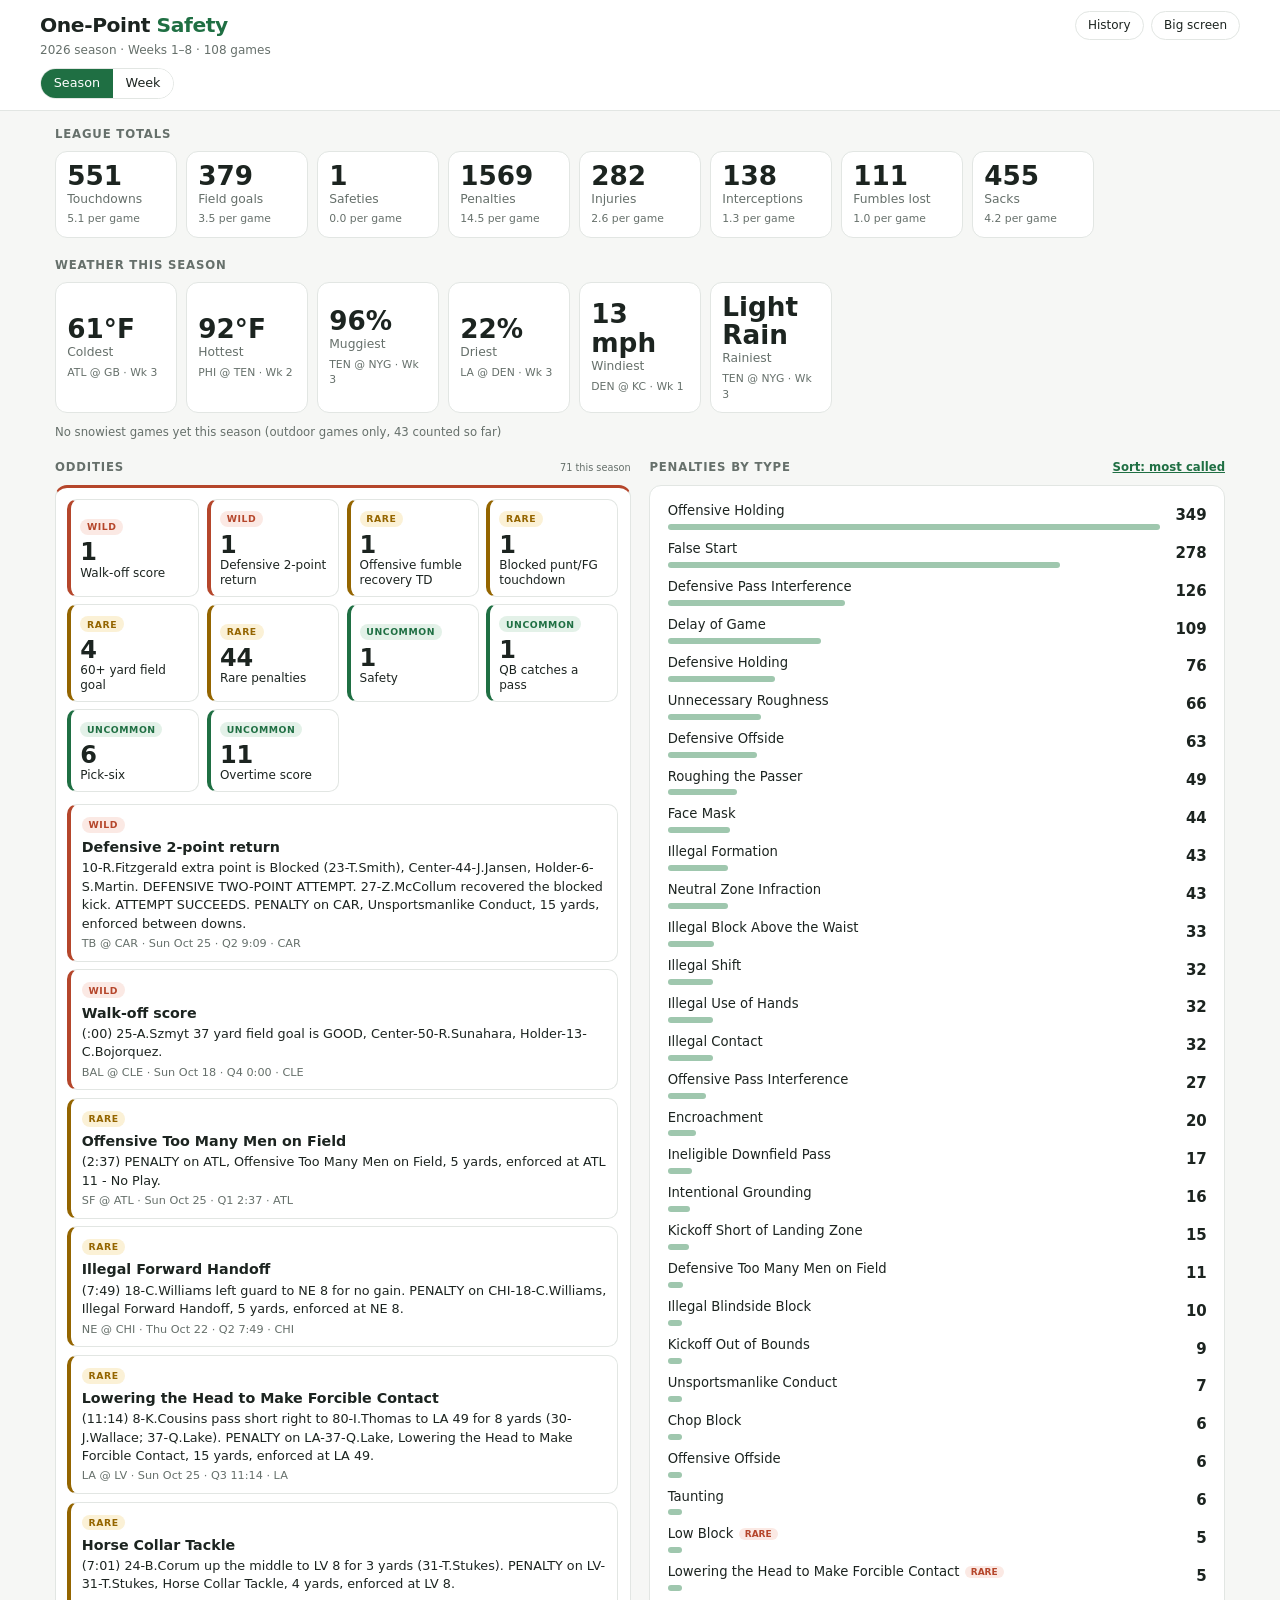
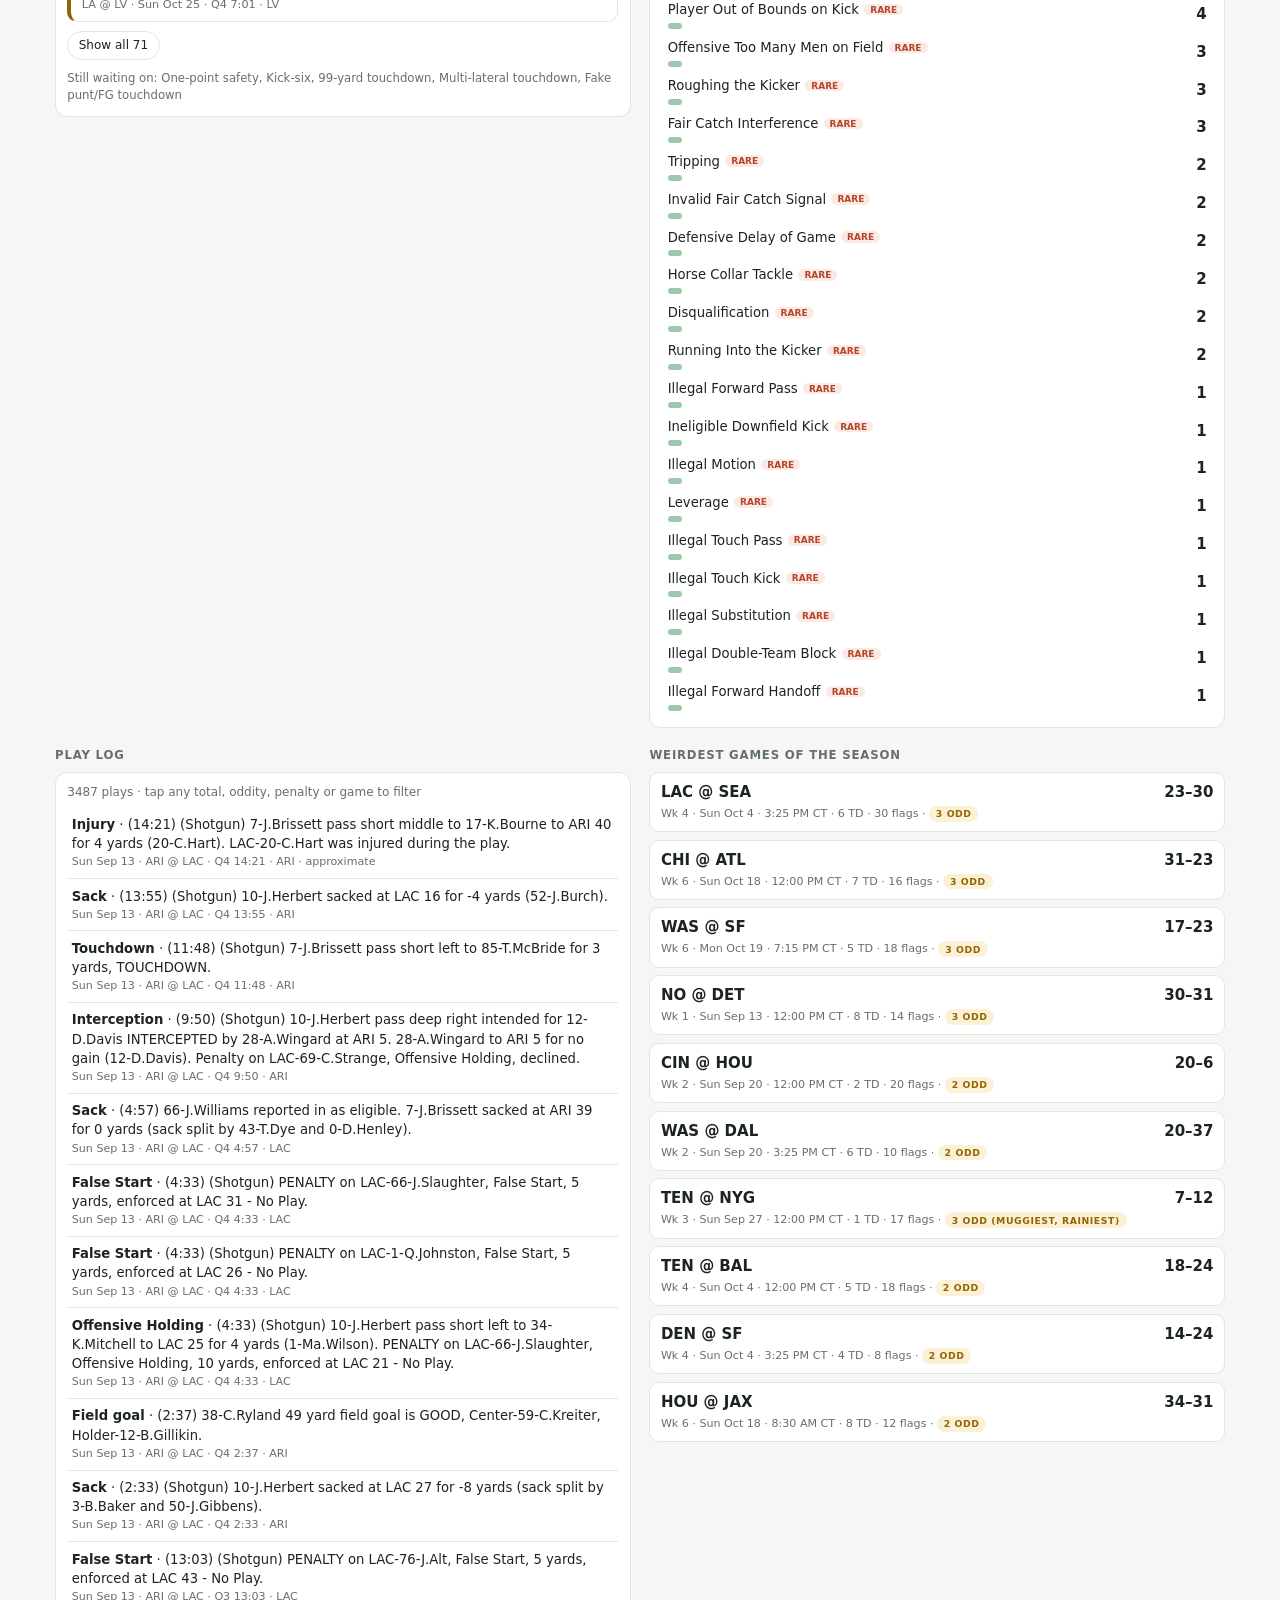
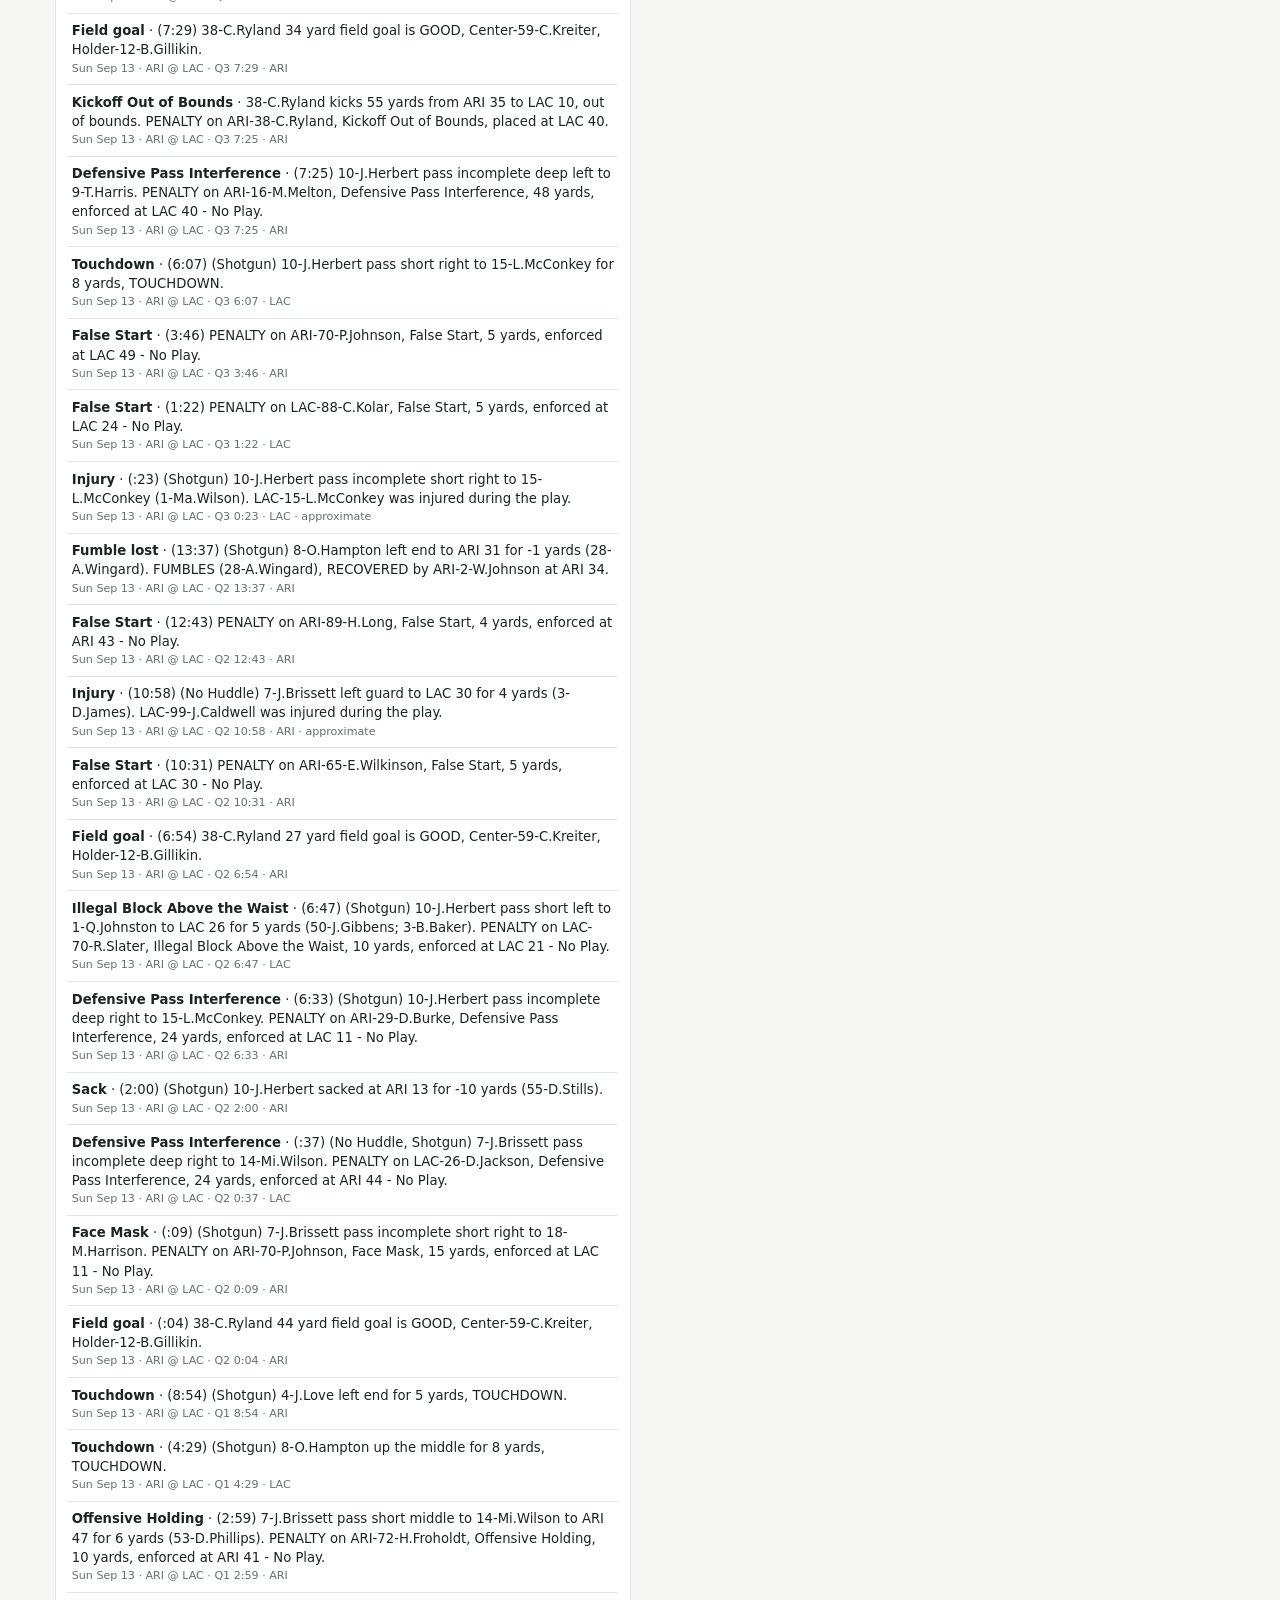
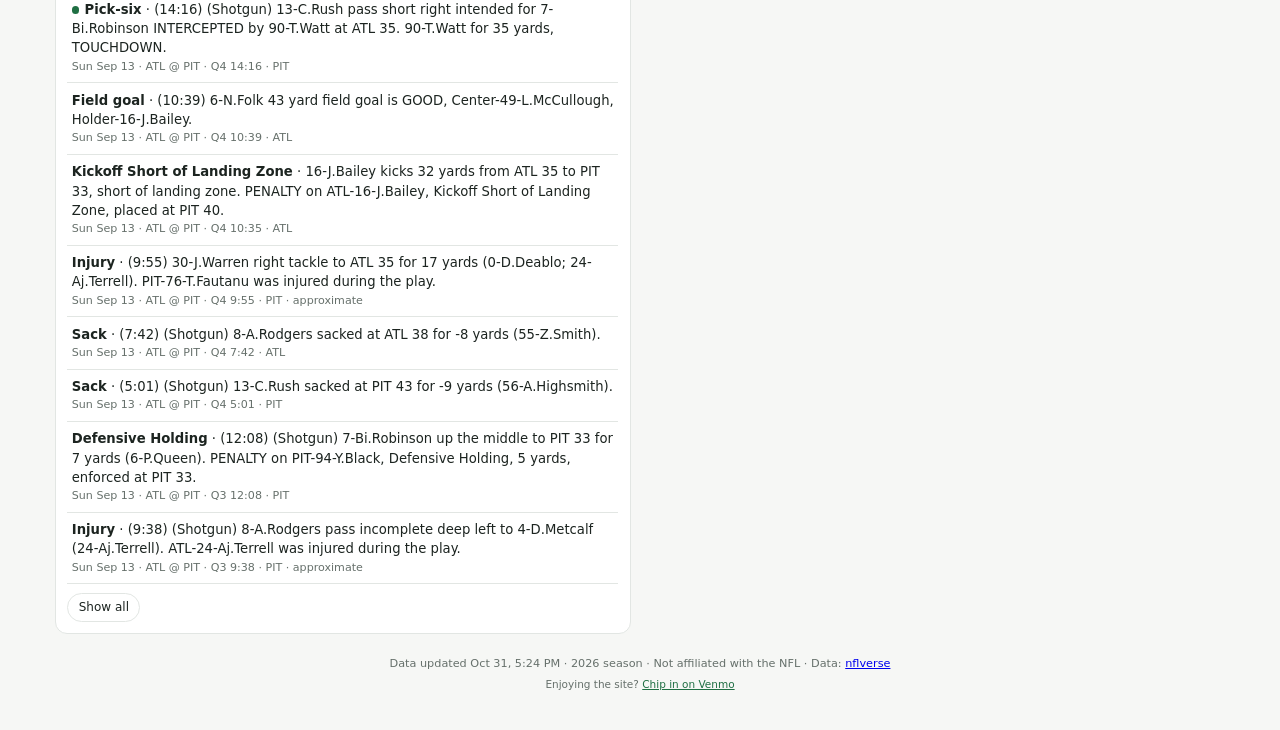
==== commit 8c7ce590: "Add Cloudflare Web Analytics beacon Added to both index.html and history.html, right before </body> " ====
--- a/index.html
+++ b/index.html
@@ -84,5 +84,8 @@
 <div class="sheet" id="sheet" role="dialog" aria-modal="true" aria-label="Play details"></div>
 
 <script src="app.js"></script>
+<!-- Cloudflare Web Analytics -->
+<script type="module" src="https://static.cloudflareinsights.com/beacon.min.js" data-cf-beacon='{"token": "d3902bc33d3544aab51f12727f5c7ce0"}'></script>
+<!-- End Cloudflare Web Analytics -->
 </body>
 </html>
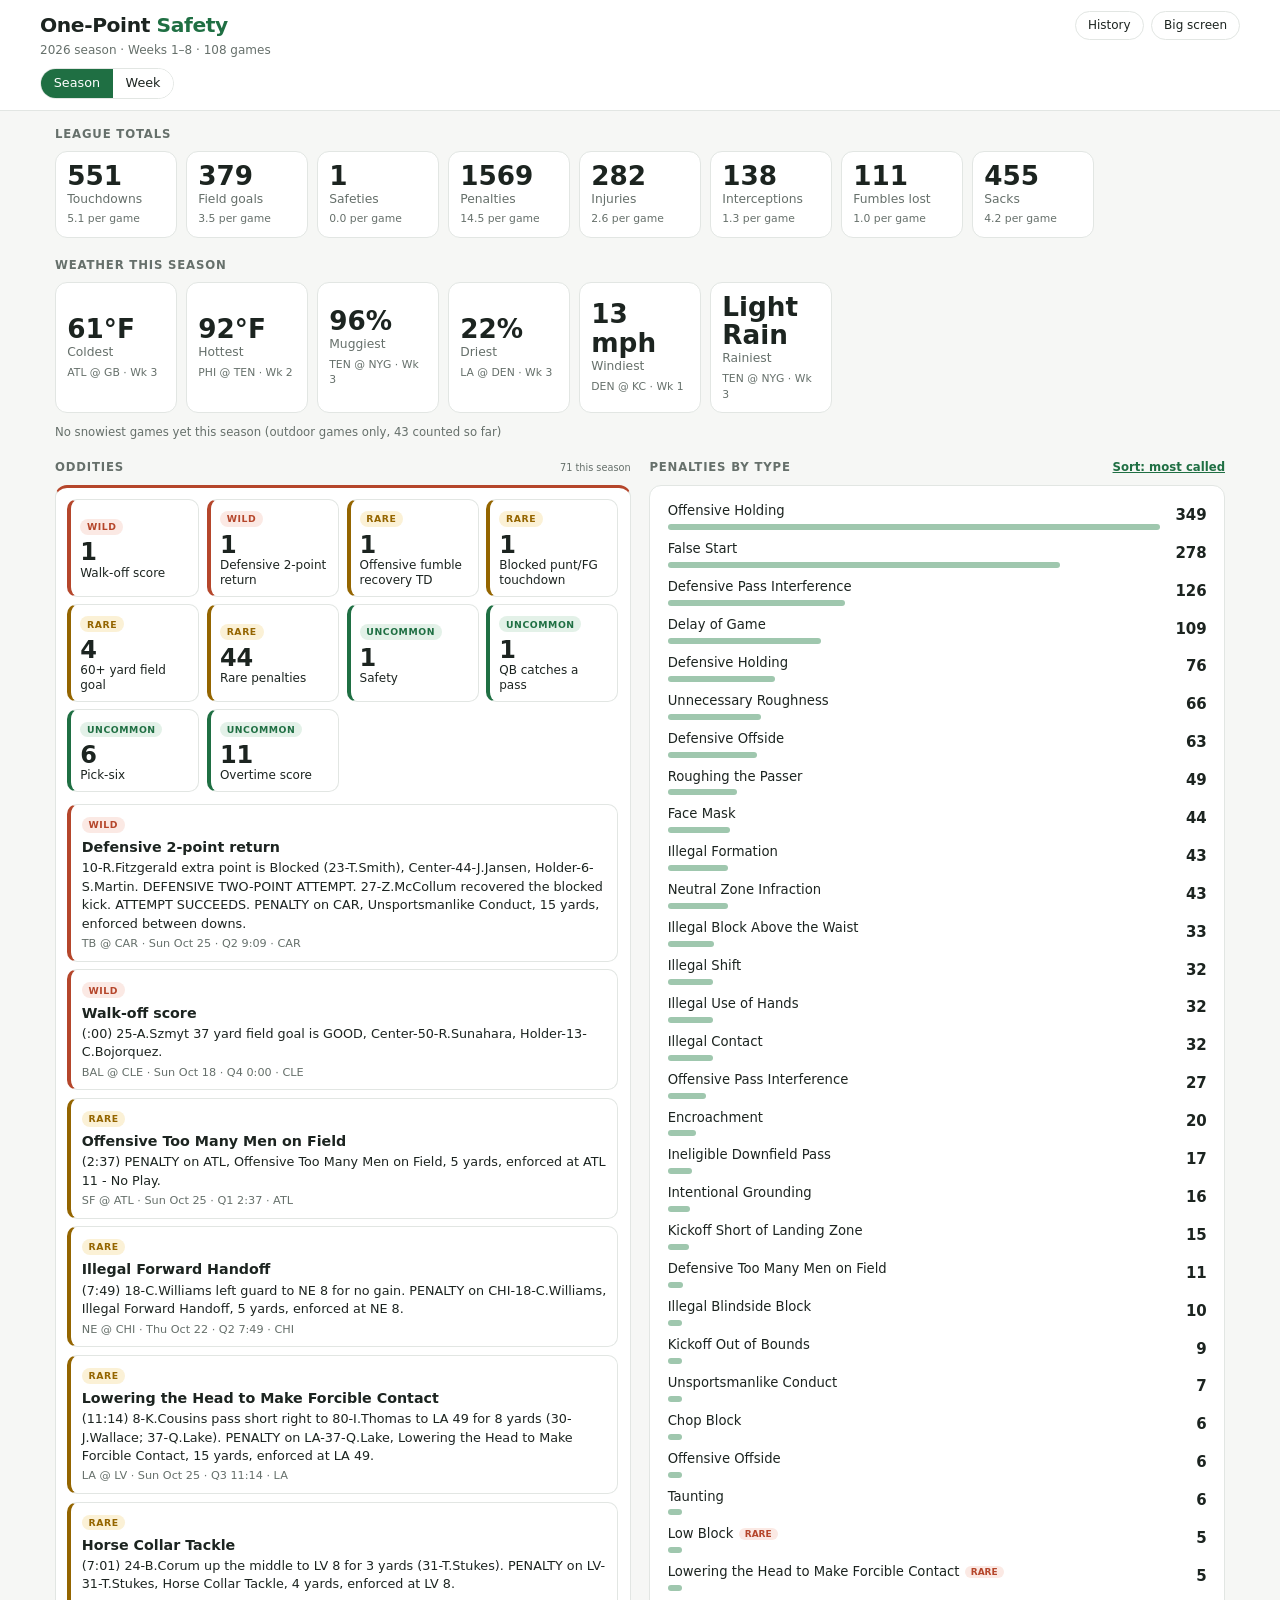
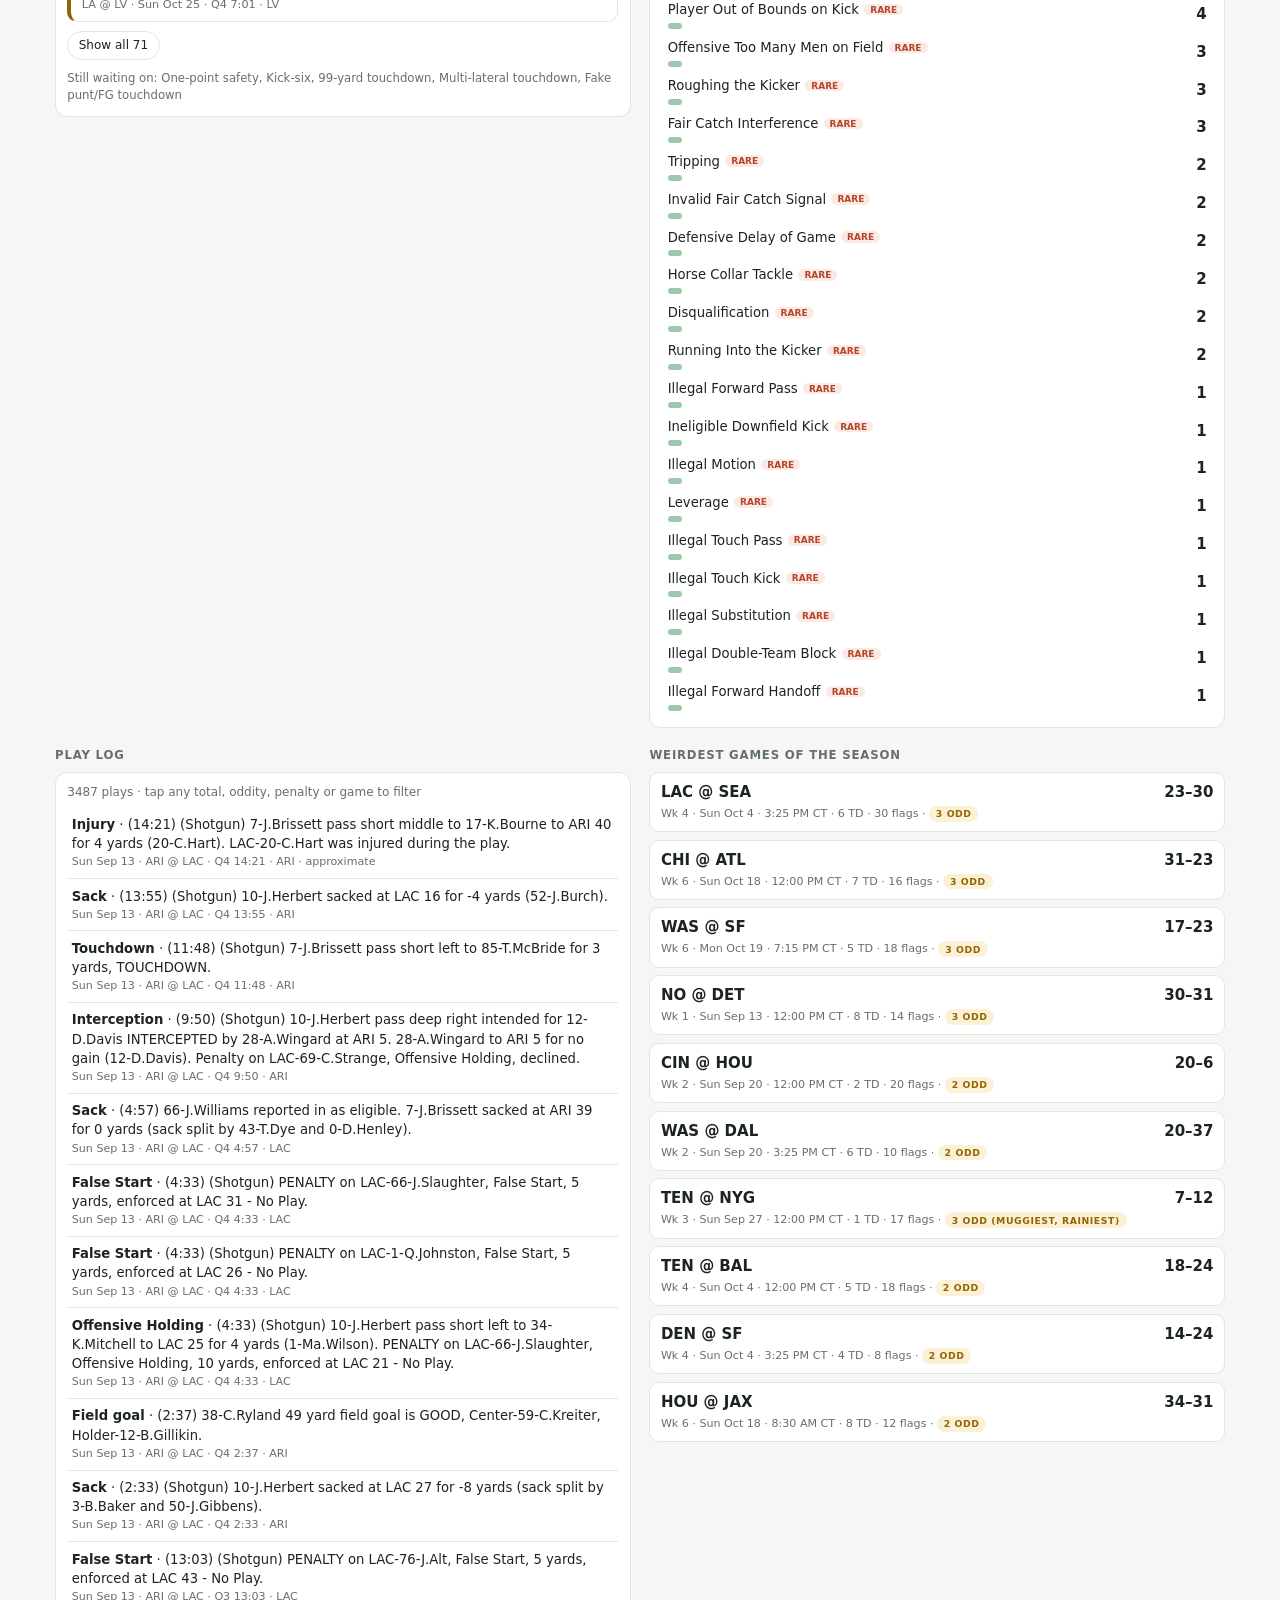
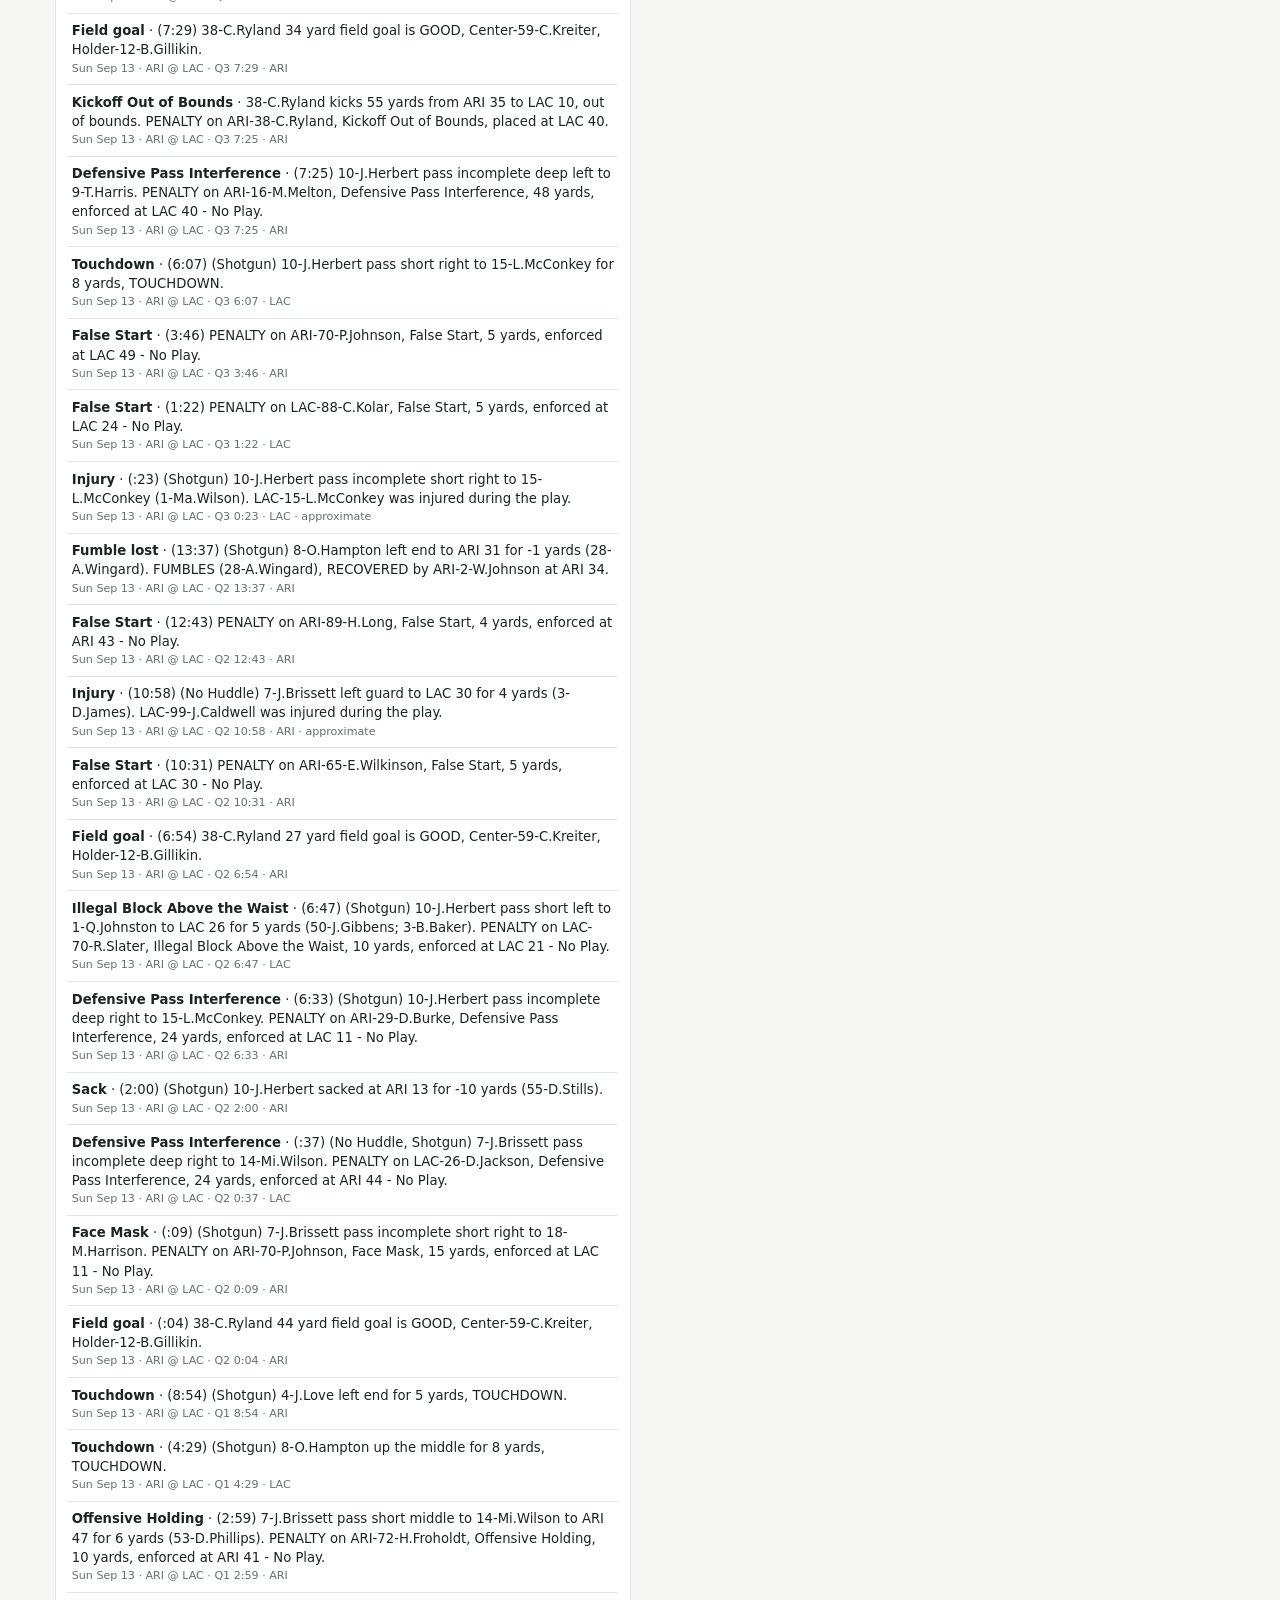
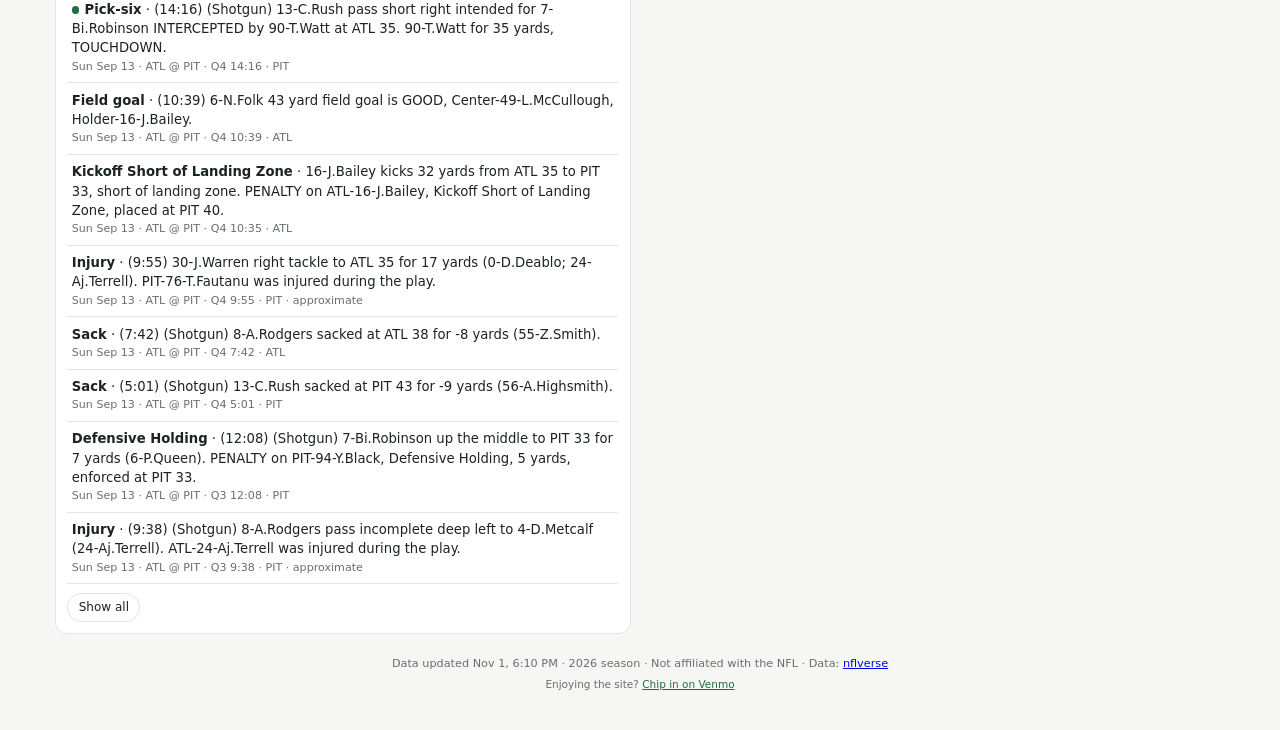
==== commit 82e092c5: "Add SEO basics: sitemap, robots.txt, canonical/OG/Twitter tags - scripts/build_seo.py generates per-" ====
--- a/index.html
+++ b/index.html
@@ -3,7 +3,26 @@
 <head>
 <meta charset="utf-8">
 <meta name="viewport" content="width=device-width, initial-scale=1, viewport-fit=cover">
-<title>One-Point Safety</title>
+<!-- seo:start -->
+<title>One-Point Safety | Tracking the NFL&#x27;s Rarest Plays</title>
+<meta name="description" content="Track the NFL&#x27;s rarest plays as they happen: one-point safeties, rare penalties, wild finishes and extreme weather, updated daily from real play-by-play data.">
+<link rel="canonical" href="https://one-pointsafety.com/">
+<meta property="og:site_name" content="One-Point Safety">
+<meta property="og:type" content="website">
+<meta property="og:title" content="One-Point Safety | Tracking the NFL&#x27;s Rarest Plays">
+<meta property="og:description" content="Track the NFL&#x27;s rarest plays as they happen: one-point safeties, rare penalties, wild finishes and extreme weather, updated daily from real play-by-play data.">
+<meta property="og:url" content="https://one-pointsafety.com/">
+<meta property="og:image" content="https://one-pointsafety.com/og-image.png">
+<meta property="og:image:width" content="1200">
+<meta property="og:image:height" content="630">
+<meta property="og:image:alt" content="One-Point Safety — tracking the NFL&#x27;s rarest plays">
+<meta property="og:locale" content="en_US">
+<meta name="twitter:card" content="summary_large_image">
+<meta name="twitter:title" content="One-Point Safety | Tracking the NFL&#x27;s Rarest Plays">
+<meta name="twitter:description" content="Track the NFL&#x27;s rarest plays as they happen: one-point safeties, rare penalties, wild finishes and extreme weather, updated daily from real play-by-play data.">
+<meta name="twitter:image" content="https://one-pointsafety.com/og-image.png">
+<meta name="twitter:image:alt" content="One-Point Safety — tracking the NFL&#x27;s rarest plays">
+<!-- seo:end -->
 <link rel="stylesheet" href="styles.css">
 </head>
 <body>
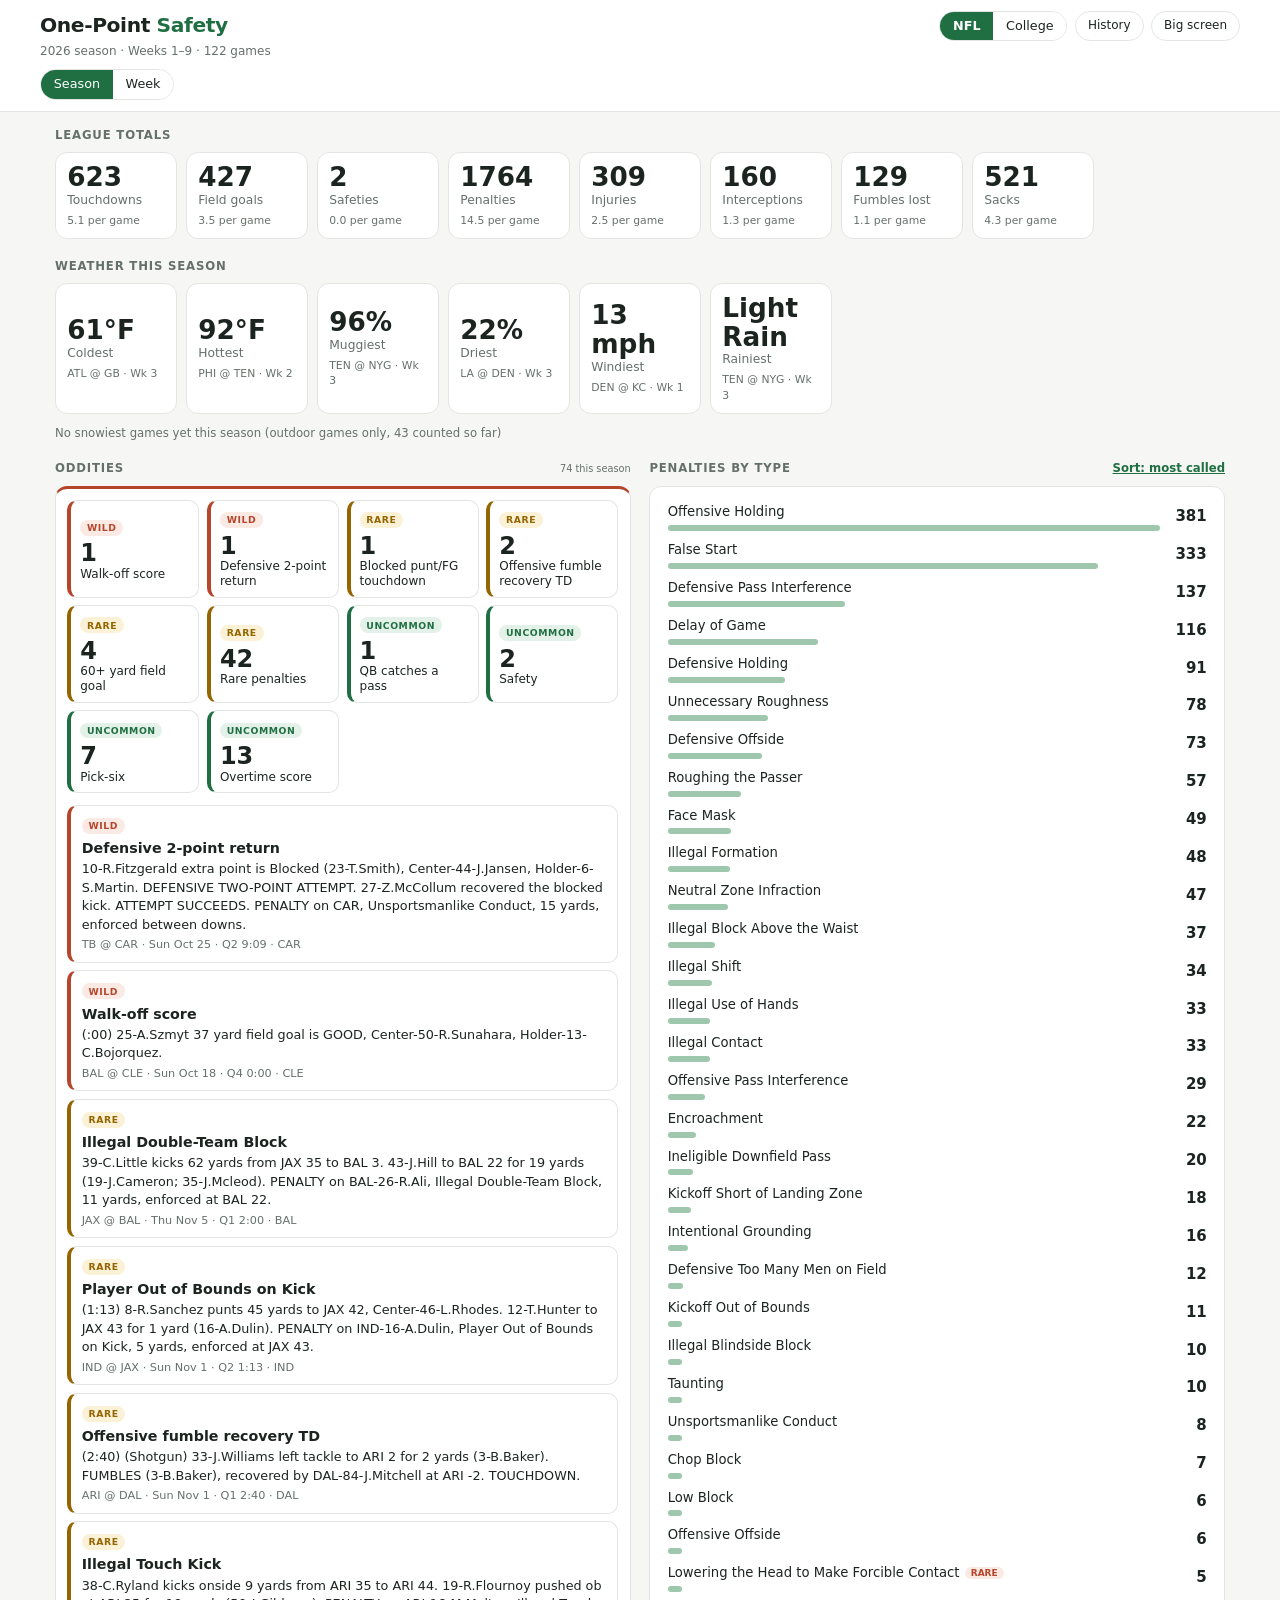
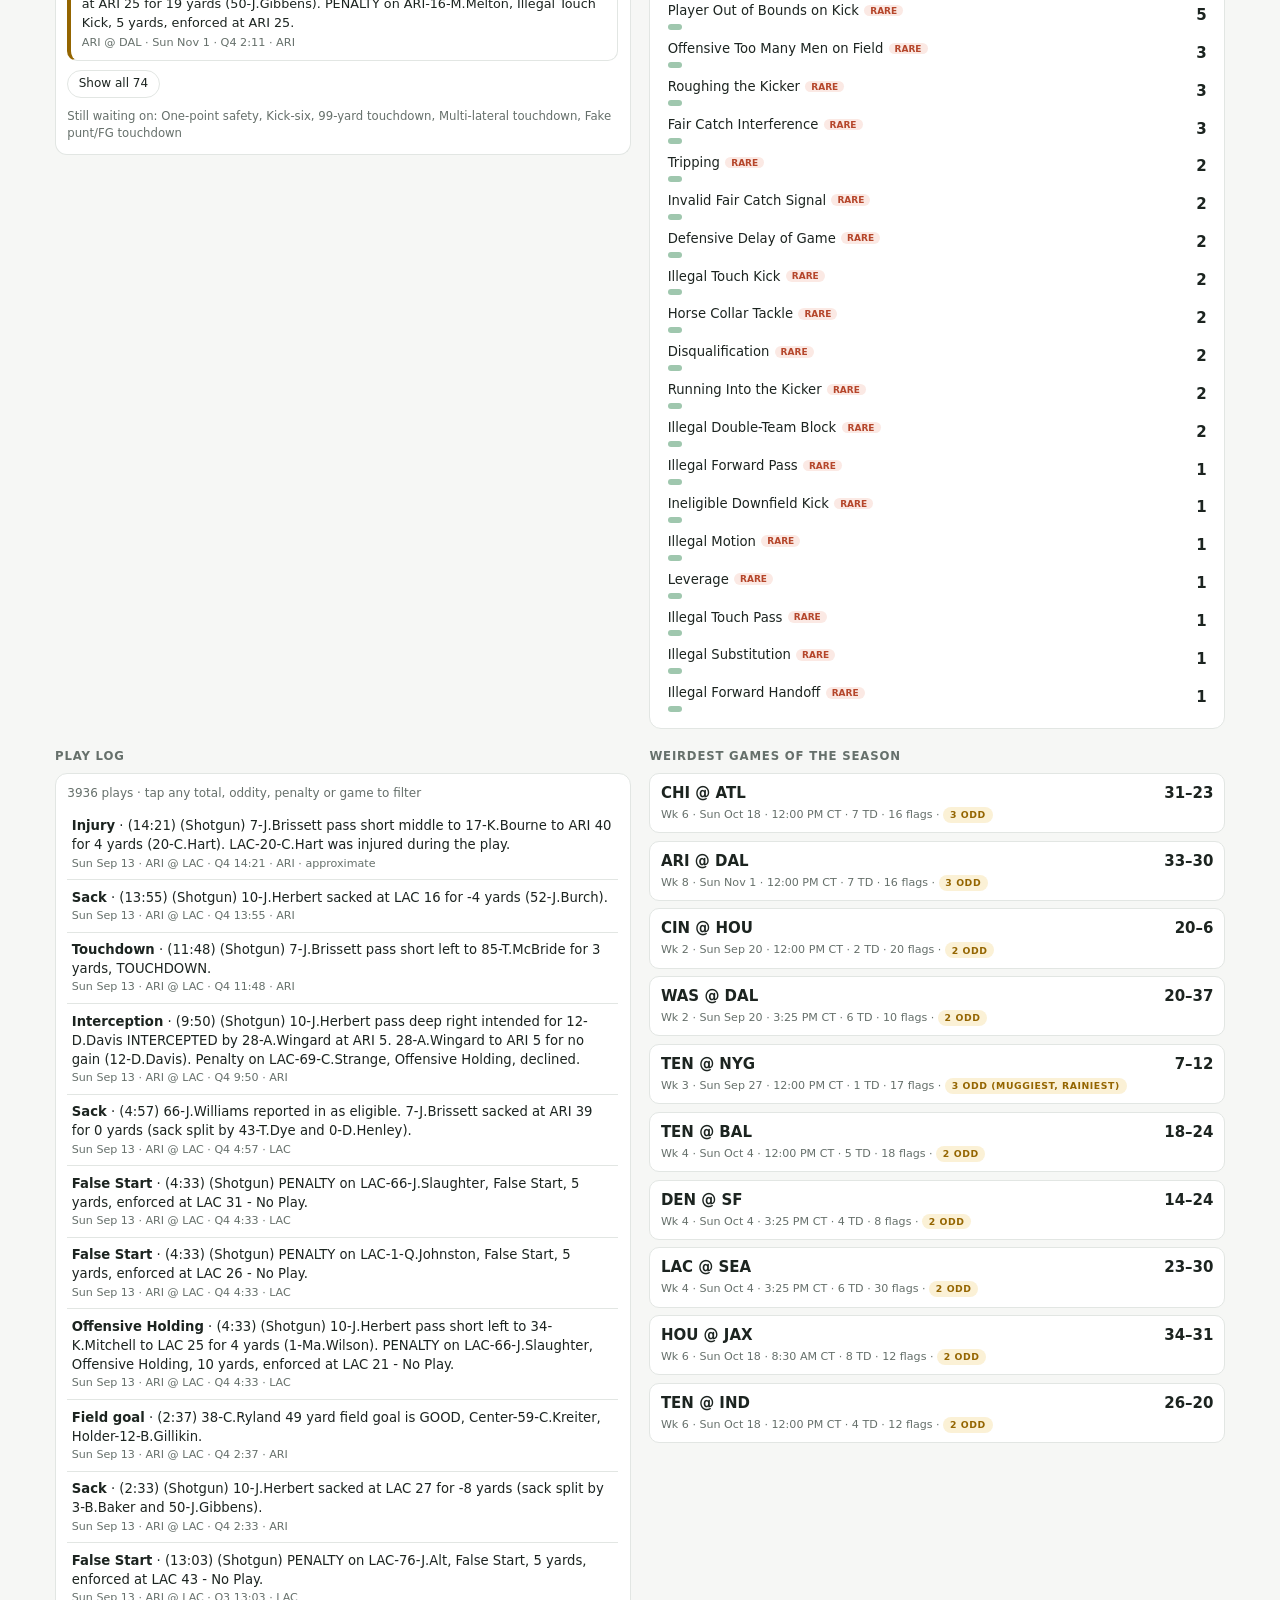
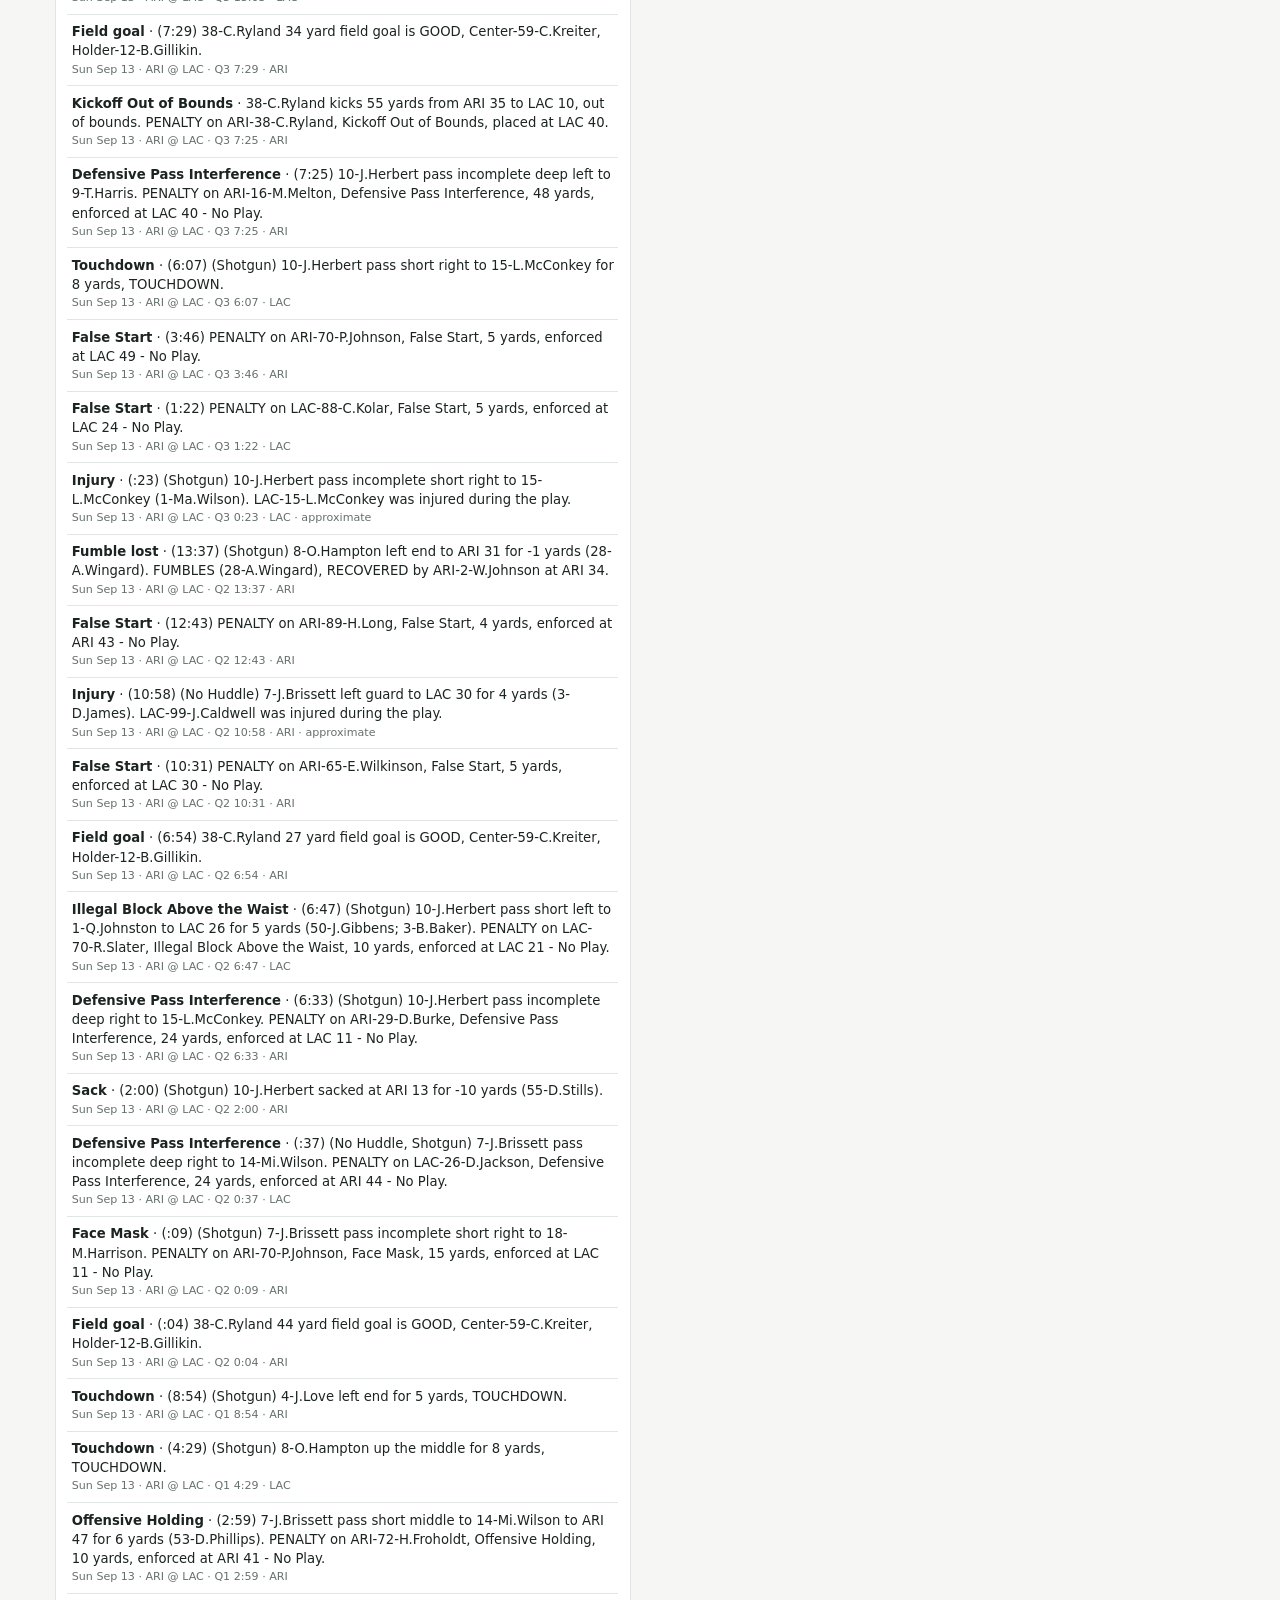
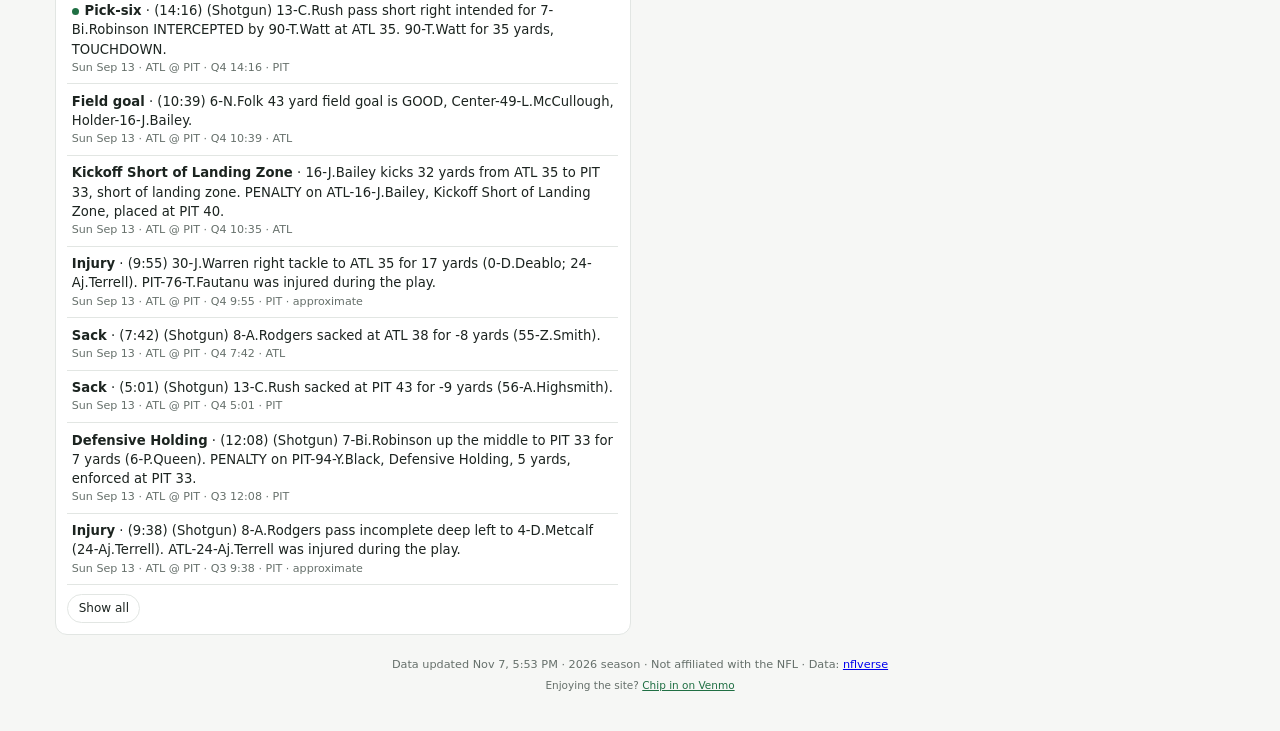
==== commit 4862d093: "Add college football (NCAA FBS) as a second league - scripts/build_ncaa_data.py + scripts/ncaa_oddit" ====
--- a/index.html
+++ b/index.html
@@ -30,6 +30,7 @@
   <div class="hrow">
     <h1>One-Point <span>Safety</span></h1>
     <nav class="hnav">
+      <div class="seg league" role="group" aria-label="League"><a href="./" class="on" aria-current="page" data-league-link="nfl">NFL</a><a href="college.html" data-league-link="ncaa">College</a></div>
       <a class="navlink" href="history.html">History</a>
       <button class="tvbtn" id="tvBtn">Big screen</button>
     </nav>
--- a/styles.css
+++ b/styles.css
@@ -9,6 +9,22 @@
     --accent:#5cc58a; --accent-soft:#1f3328; --warn:#f08a6c; --warn-soft:#3a231d;
     --gold:#e9b949; --gold-soft:#352b14; --bar:#2f6a49; --scrim:rgba(0,0,0,.6);
     --blue:#7fb2e8; --blue-soft:#1c2c3d; --purple:#d2a3ec; --purple-soft:#2c2240;}
+}
+/* College football page: <body data-league="ncaa">. Light blue for
+   backgrounds/soft fills; --accent-strong is a mid blue that white text
+   passes WCAG AA on (5.97:1 light, 5.65:1 dark) for selected buttons and
+   chips. --accent stays the text/border blue (5.97:1 on white, 7.69:1 on
+   the dark card). Pages without data-league keep the green NFL theme;
+   rules use var(--accent-strong, var(--accent)) so nothing changes there. */
+body[data-league="ncaa"]{
+  --bg:#eef5fc; --ink:#1c2430; --muted:#5f6b78; --line:#d6e4f2;
+  --accent:#1f64b1; --accent-strong:#1f64b1; --accent-soft:#dbeafa; --bar:#8fbbe6;
+}
+@media (prefers-color-scheme: dark){
+  body[data-league="ncaa"]{
+    --bg:#0e151d; --card:#152029; --ink:#e6edf4; --muted:#9aa7b4; --line:#243444;
+    --accent:#7ab6ef; --accent-strong:#2768b3; --accent-soft:#183049; --bar:#2c5b8c;
+  }
 }
 html{font-size:15px}
 *{box-sizing:border-box}
@@ -26,13 +42,16 @@
 .controls{display:flex;gap:.5rem;flex-wrap:wrap;align-items:center;margin-top:.55rem}
 .seg{display:inline-flex;border:1px solid var(--line);border-radius:99px;overflow:hidden}
 .seg button{border:0;background:var(--card);padding:.35rem .85rem;font-size:.85rem;cursor:pointer}
-.seg button.on{background:var(--accent);color:#fff}
+.seg button.on{background:var(--accent-strong,var(--accent));color:#fff}
+.seg a{background:var(--card);padding:.35rem .85rem;font-size:.85rem;text-decoration:none;color:inherit;white-space:nowrap}
+.seg a.on{background:var(--accent-strong,var(--accent));color:#fff;font-weight:600}
+.league{flex:none}
 .wk{display:inline-flex;align-items:center;gap:.3rem;font-size:.88rem;font-weight:700}
 .wk button{border:1px solid var(--line);background:var(--card);border-radius:99px;width:1.9rem;height:1.9rem;cursor:pointer;line-height:1}
 .wk button:disabled{opacity:.3;cursor:default}
 .days{display:flex;gap:.4rem;flex-wrap:wrap}
 .chip{border:1px solid var(--line);background:var(--card);padding:.3rem .7rem;border-radius:99px;font-size:.8rem;cursor:pointer}
-.chip.on{background:var(--accent);border-color:var(--accent);color:#fff}
+.chip.on{background:var(--accent-strong,var(--accent));border-color:var(--accent-strong,var(--accent));color:#fff}
 .resetbtn{background:var(--warn-soft);border-color:transparent;color:var(--warn);font-weight:600;margin-left:auto}
 .hnav{display:flex;align-items:center;gap:.5rem}
 .navlink{border:1px solid var(--line);background:var(--card);border-radius:99px;padding:.35rem .8rem;font-size:.8rem;white-space:nowrap;text-decoration:none;color:inherit}
@@ -134,7 +153,7 @@
 .why{background:var(--bg);border-radius:10px;padding:.7rem .8rem;font-size:.86rem}
 .actions{display:flex;gap:.5rem;flex-wrap:wrap;margin-top:.9rem}
 .btn{display:inline-block;border:1px solid var(--line);background:var(--card);padding:.45rem .9rem;border-radius:99px;font-size:.84rem;cursor:pointer;text-decoration:none;color:var(--ink)}
-.btn.pri{background:var(--accent);border-color:var(--accent);color:#fff}
+.btn.pri{background:var(--accent-strong,var(--accent));border-color:var(--accent-strong,var(--accent));color:#fff}
 .x{position:absolute;top:.5rem;right:.6rem;border:0;background:none;font-size:1.6rem;line-height:1;cursor:pointer;color:var(--muted);padding:.3rem}
 .note{font-size:.72rem;color:var(--muted);margin-top:.7rem}
 
@@ -216,7 +235,7 @@
 .offseason h2{font-size:1.1rem;color:var(--ink);text-transform:none;letter-spacing:0;justify-content:center}
 
 @media print{
-  :root{--bg:#fff;--card:#fff;--ink:#000;--muted:#444;--line:#ccc}
+  :root,body[data-league="ncaa"]{--bg:#fff;--card:#fff;--ink:#000;--muted:#444;--line:#ccc}
   header{position:static}
   .controls,.tvbtn,.linkbtn,.more,.sheet,.scrim,#featured{display:none!important}
   .layout{grid-template-columns:1fr!important;grid-template-areas:"odd" "tot" "wx" "pen" "log" "games"!important}
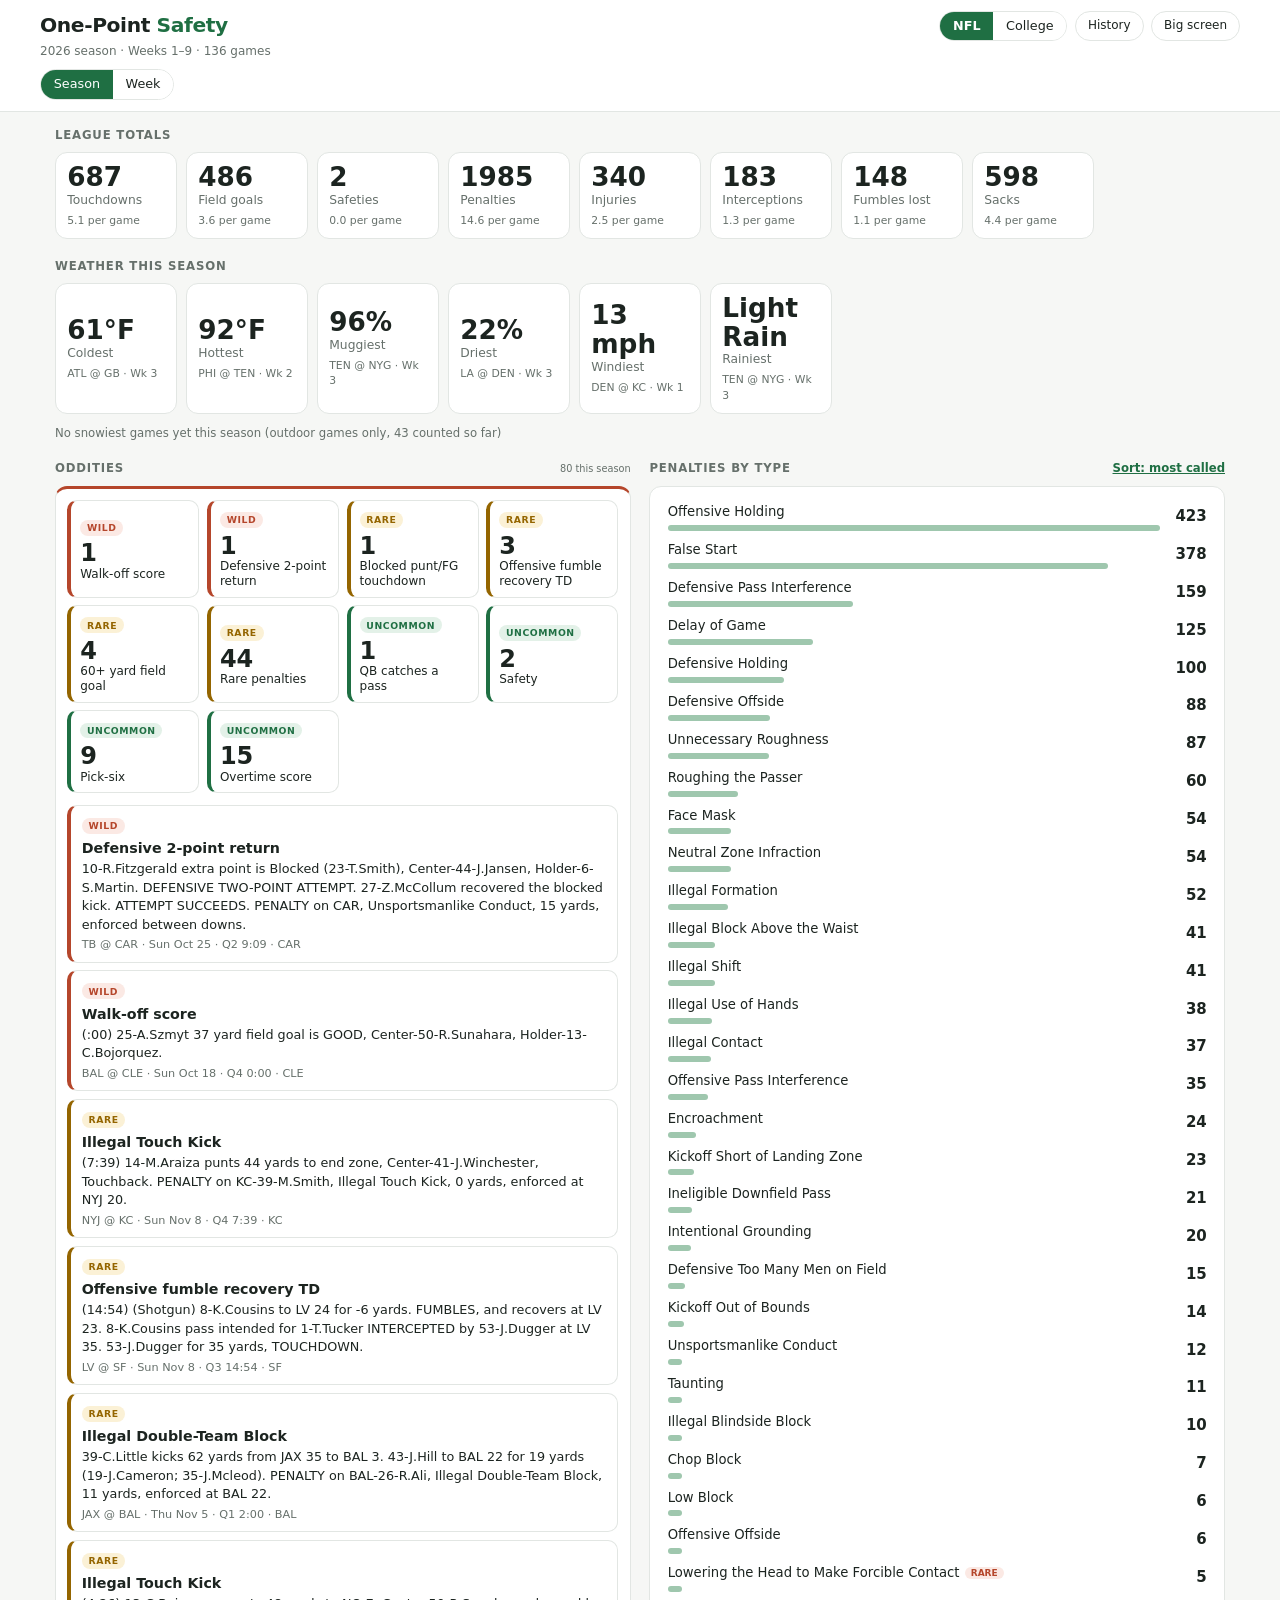
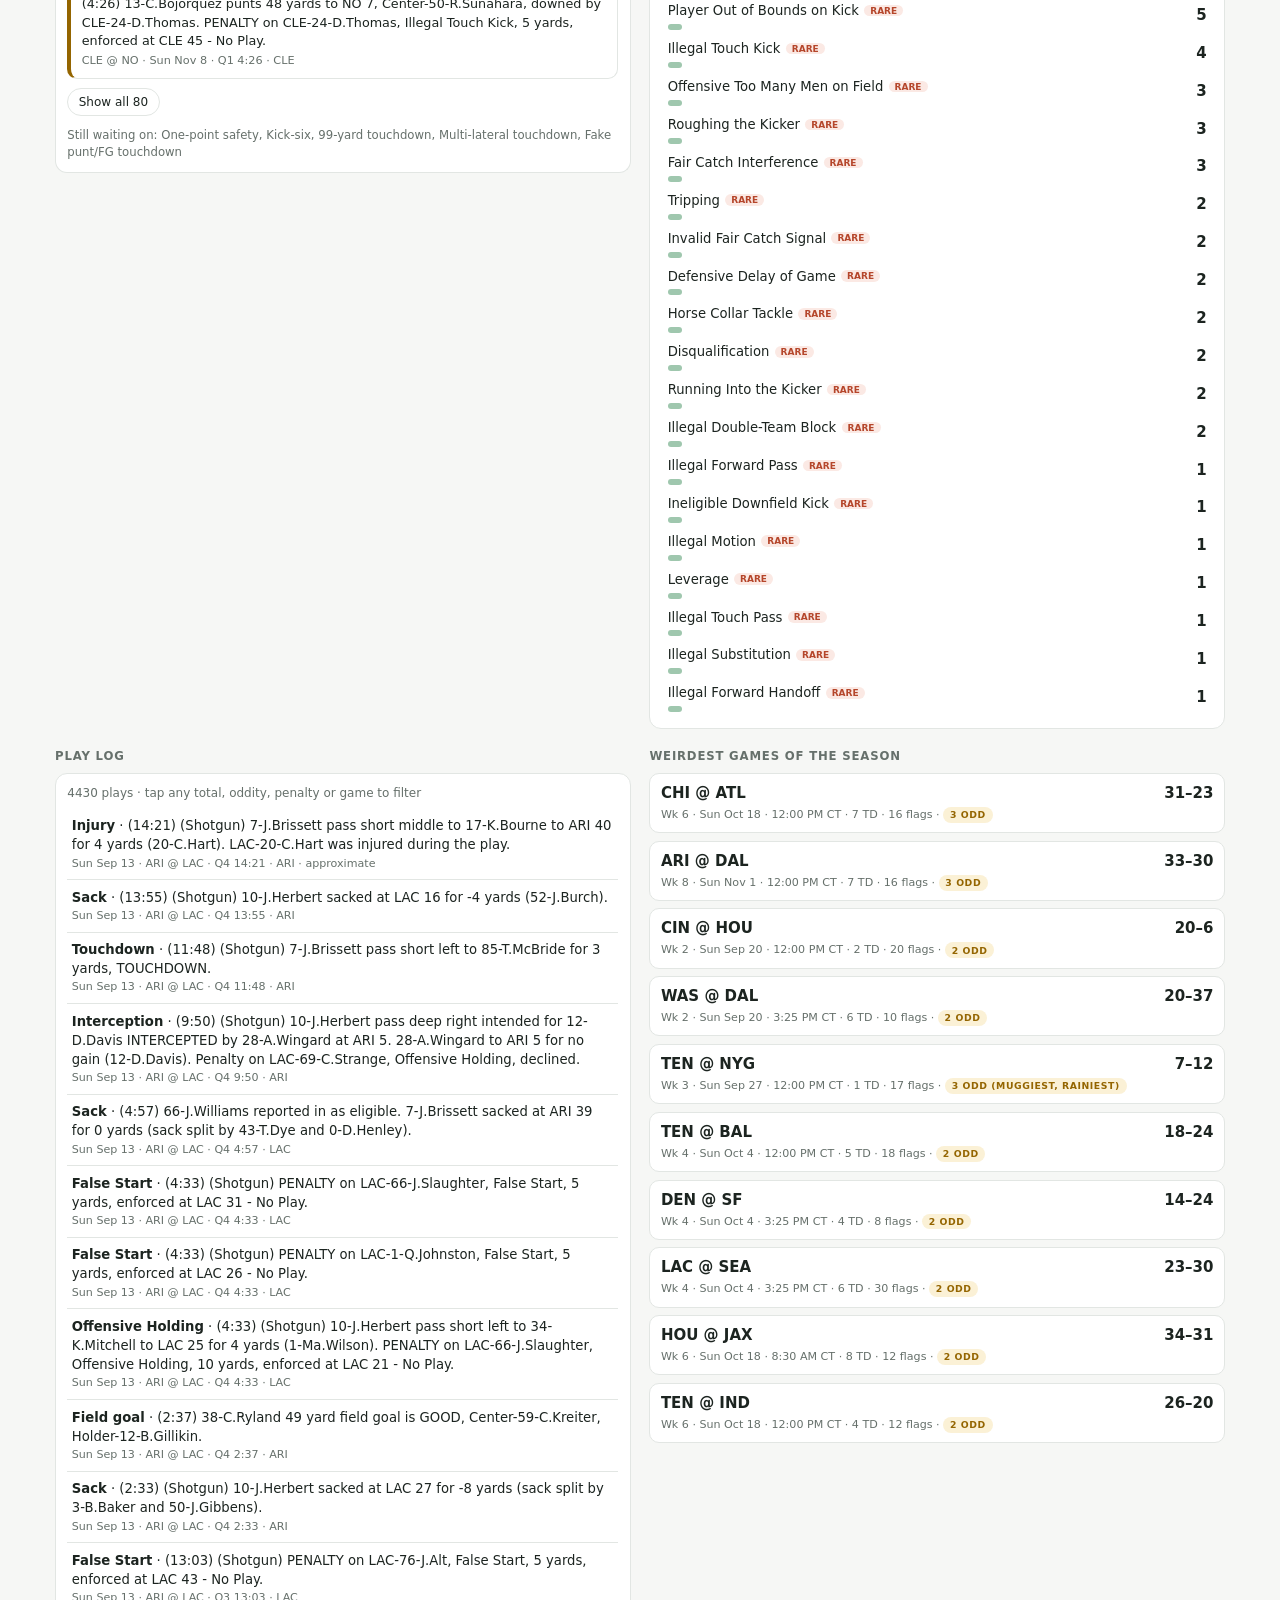
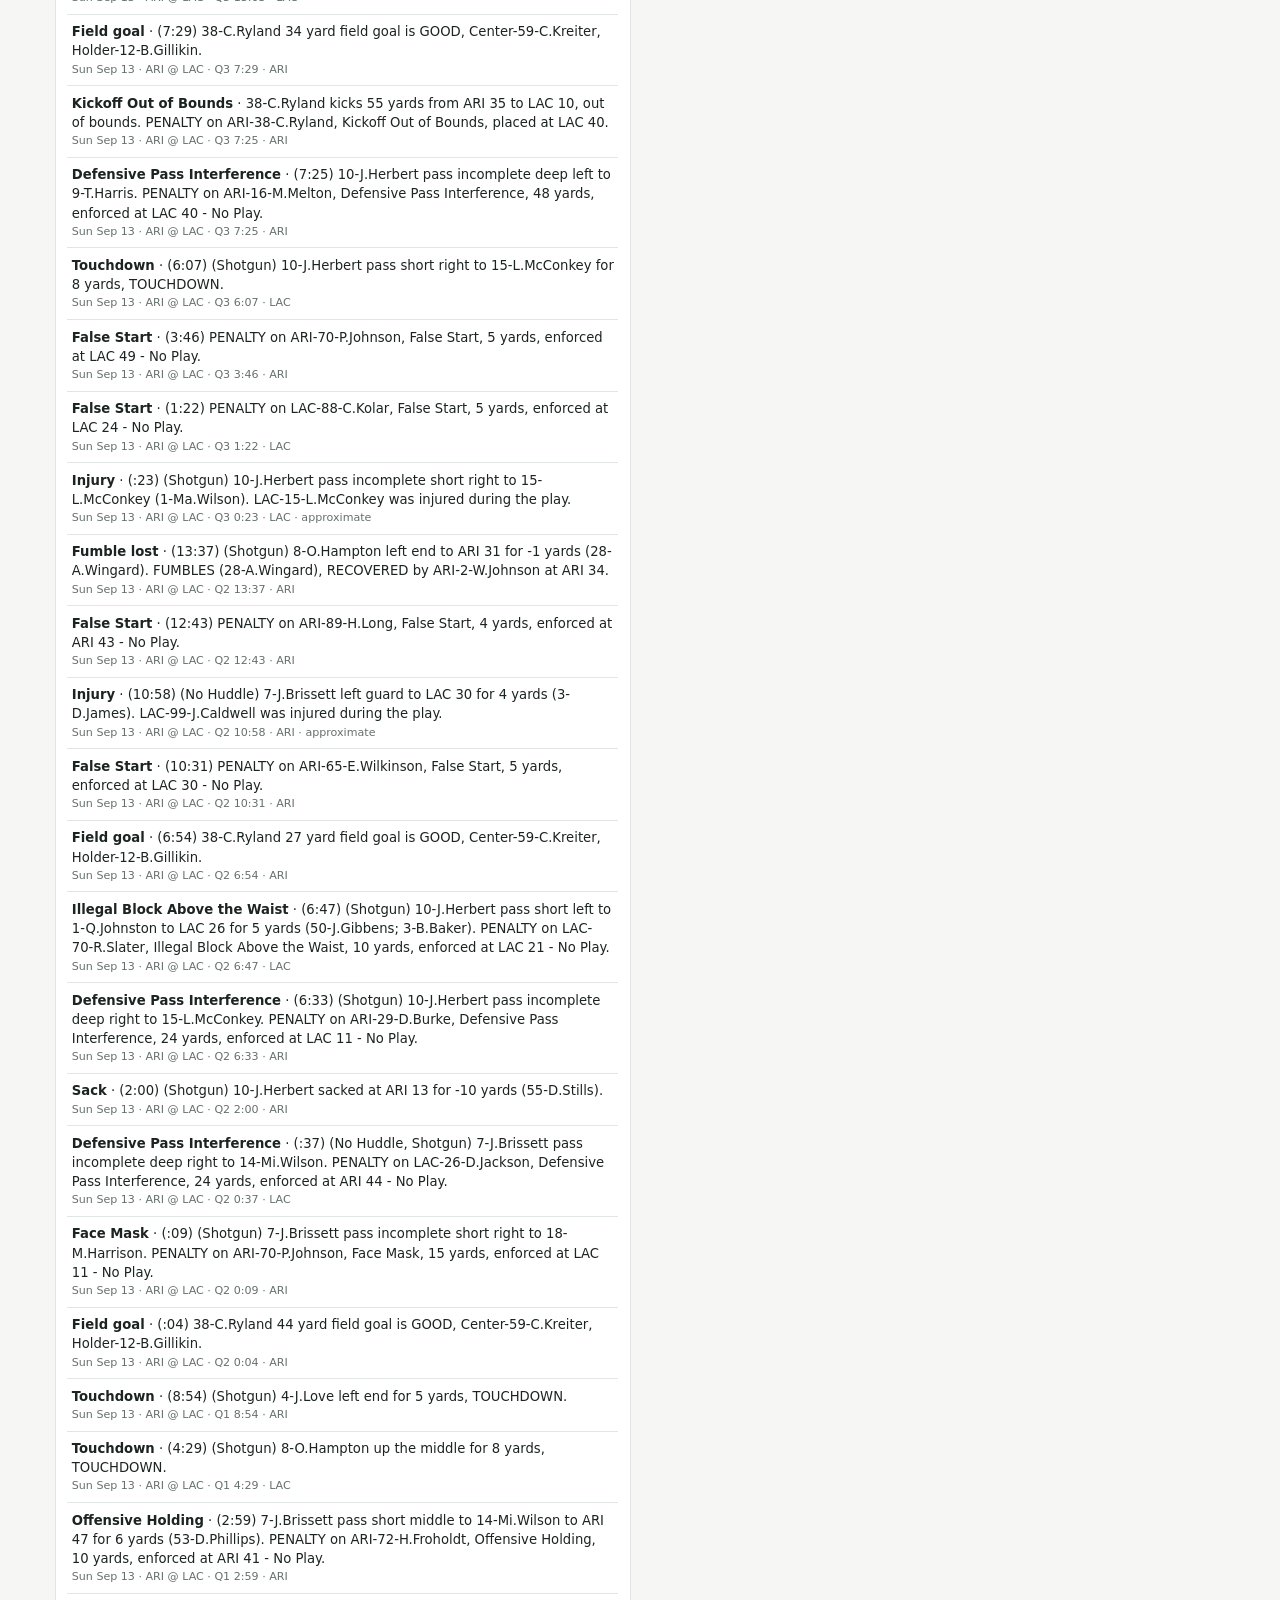
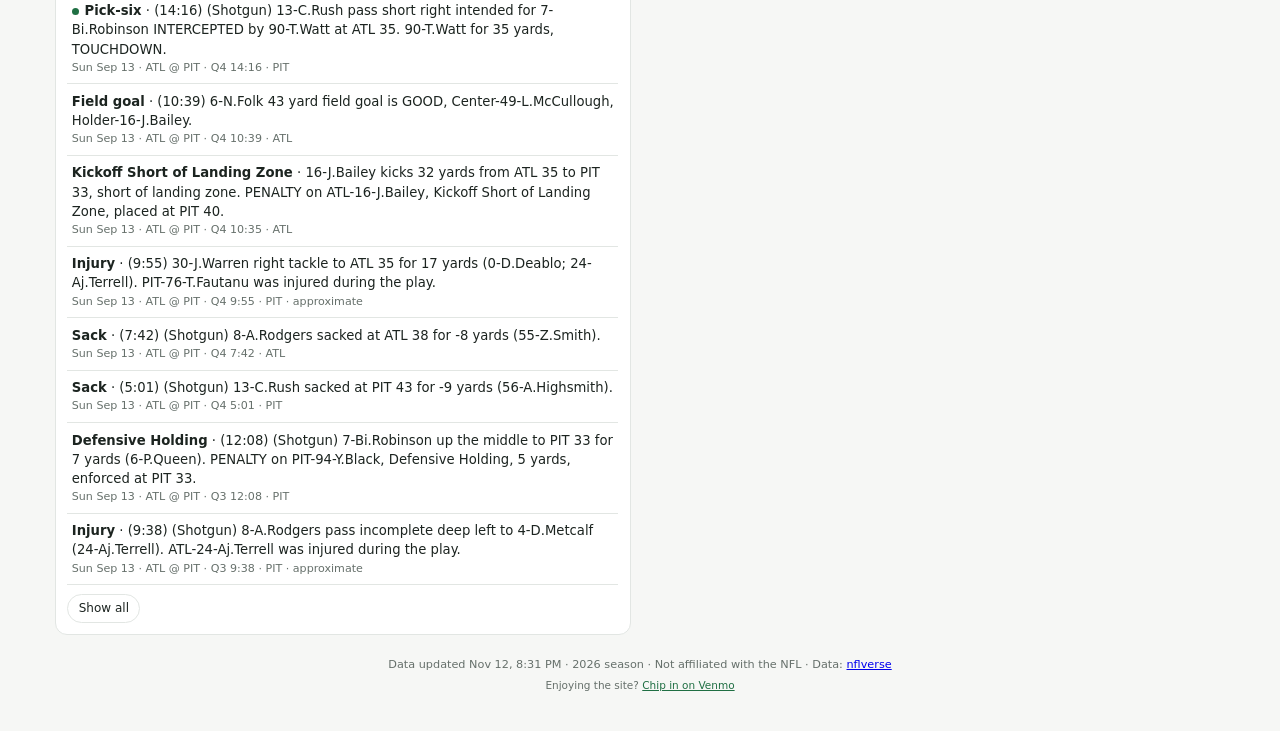
==== commit 480ad041: "Cache-bust CSS/JS links with content hashes so style changes show up immediately The new story page " ====
--- a/index.html
+++ b/index.html
@@ -23,7 +23,7 @@
 <meta name="twitter:image" content="https://one-pointsafety.com/og-image.png">
 <meta name="twitter:image:alt" content="One-Point Safety — tracking the NFL&#x27;s rarest plays">
 <!-- seo:end -->
-<link rel="stylesheet" href="styles.css">
+<link rel="stylesheet" href="styles.css?v=ce150953">
 </head>
 <body>
 <header>
@@ -103,7 +103,7 @@
 <div class="scrim" id="scrim"></div>
 <div class="sheet" id="sheet" role="dialog" aria-modal="true" aria-label="Play details"></div>
 
-<script src="app.js"></script>
+<script src="app.js?v=1be4fd66"></script>
 <!-- Cloudflare Web Analytics -->
 <script type="module" src="https://static.cloudflareinsights.com/beacon.min.js" data-cf-beacon='{"token": "d3902bc33d3544aab51f12727f5c7ce0"}'></script>
 <!-- End Cloudflare Web Analytics -->
--- a/styles.css
+++ b/styles.css
@@ -241,3 +241,37 @@
   .layout{grid-template-columns:1fr!important;grid-template-areas:"odd" "tot" "wx" "pen" "log" "games"!important}
   .card,.panel,.game,.ocard,.tile{break-inside:avoid}
 }
+
+/* ---------- Editorial spotlight banner (college.html) ---------- */
+.spotlight{max-width:1200px;margin:1rem auto 0;padding:0 1rem}
+.spotlight a{display:block;background:var(--card);border:1px solid var(--line);border-left:4px solid var(--warn);
+  border-radius:12px;padding:.7rem .85rem;text-decoration:none;color:var(--ink)}
+.spotlight a:hover{background:var(--accent-soft)}
+.spotlight strong{display:block;font-size:1.02rem;margin-top:.25rem}
+.spotlight .sp-d{display:block;font-size:.85rem;color:var(--muted);margin-top:.15rem}
+body.tv .spotlight{display:none}
+
+/* ---------- Story / article pages ---------- */
+.brand{margin:0;font-size:1.35rem;font-weight:700;letter-spacing:-.02em;text-decoration:none;color:var(--ink)}
+.brand span{color:var(--accent)}
+.article{max-width:760px;margin:0 auto;padding:1rem 1rem 2rem}
+.article .crumbs{font-size:.78rem;color:var(--muted);margin-bottom:.8rem}
+.article .crumbs a{color:var(--accent)}
+.article .kicker{font-size:.78rem;color:var(--muted);margin:0 0 .4rem}
+.article h1{font-size:clamp(1.5rem,4.5vw,2.1rem);line-height:1.15;letter-spacing:-.02em;margin:0 0 .4rem}
+.article .byline{font-size:.8rem;color:var(--muted);margin:0 0 1rem}
+.article .lede{font-size:1.1rem;line-height:1.5}
+.article h2{font-size:1.2rem;margin:1.8rem 0 .5rem;text-transform:none;letter-spacing:0;color:var(--ink)}
+.article p,.article li{line-height:1.6}
+.article a{color:var(--accent)}
+.article .btn.pri{color:#fff}
+.article .facts{background:var(--card);border:1px solid var(--line);border-left:4px solid var(--warn);border-radius:12px;padding:.2rem .9rem;margin:1.2rem 0}
+.article .pbp{margin:.8rem 0;background:var(--card);border:1px solid var(--line);border-radius:10px;padding:.75rem .9rem;
+  font:.85rem/1.5 ui-monospace,SFMono-Regular,Menlo,Consolas,monospace;overflow-wrap:anywhere}
+.article .odd-list{padding-left:1.2rem}
+.article .faq details{background:var(--card);border:1px solid var(--line);border-radius:10px;padding:.6rem .8rem;margin-bottom:.5rem}
+.article .faq summary{font-weight:600;cursor:pointer}
+.article .faq details p{margin:.5rem 0 0}
+.article .cta{background:var(--accent-soft);border-radius:12px;padding:1rem;margin:1.8rem 0;text-align:center}
+.article .cta p{margin:0 0 .7rem}
+.article .sources{font-size:.85rem;padding-left:1.2rem;overflow-wrap:anywhere}
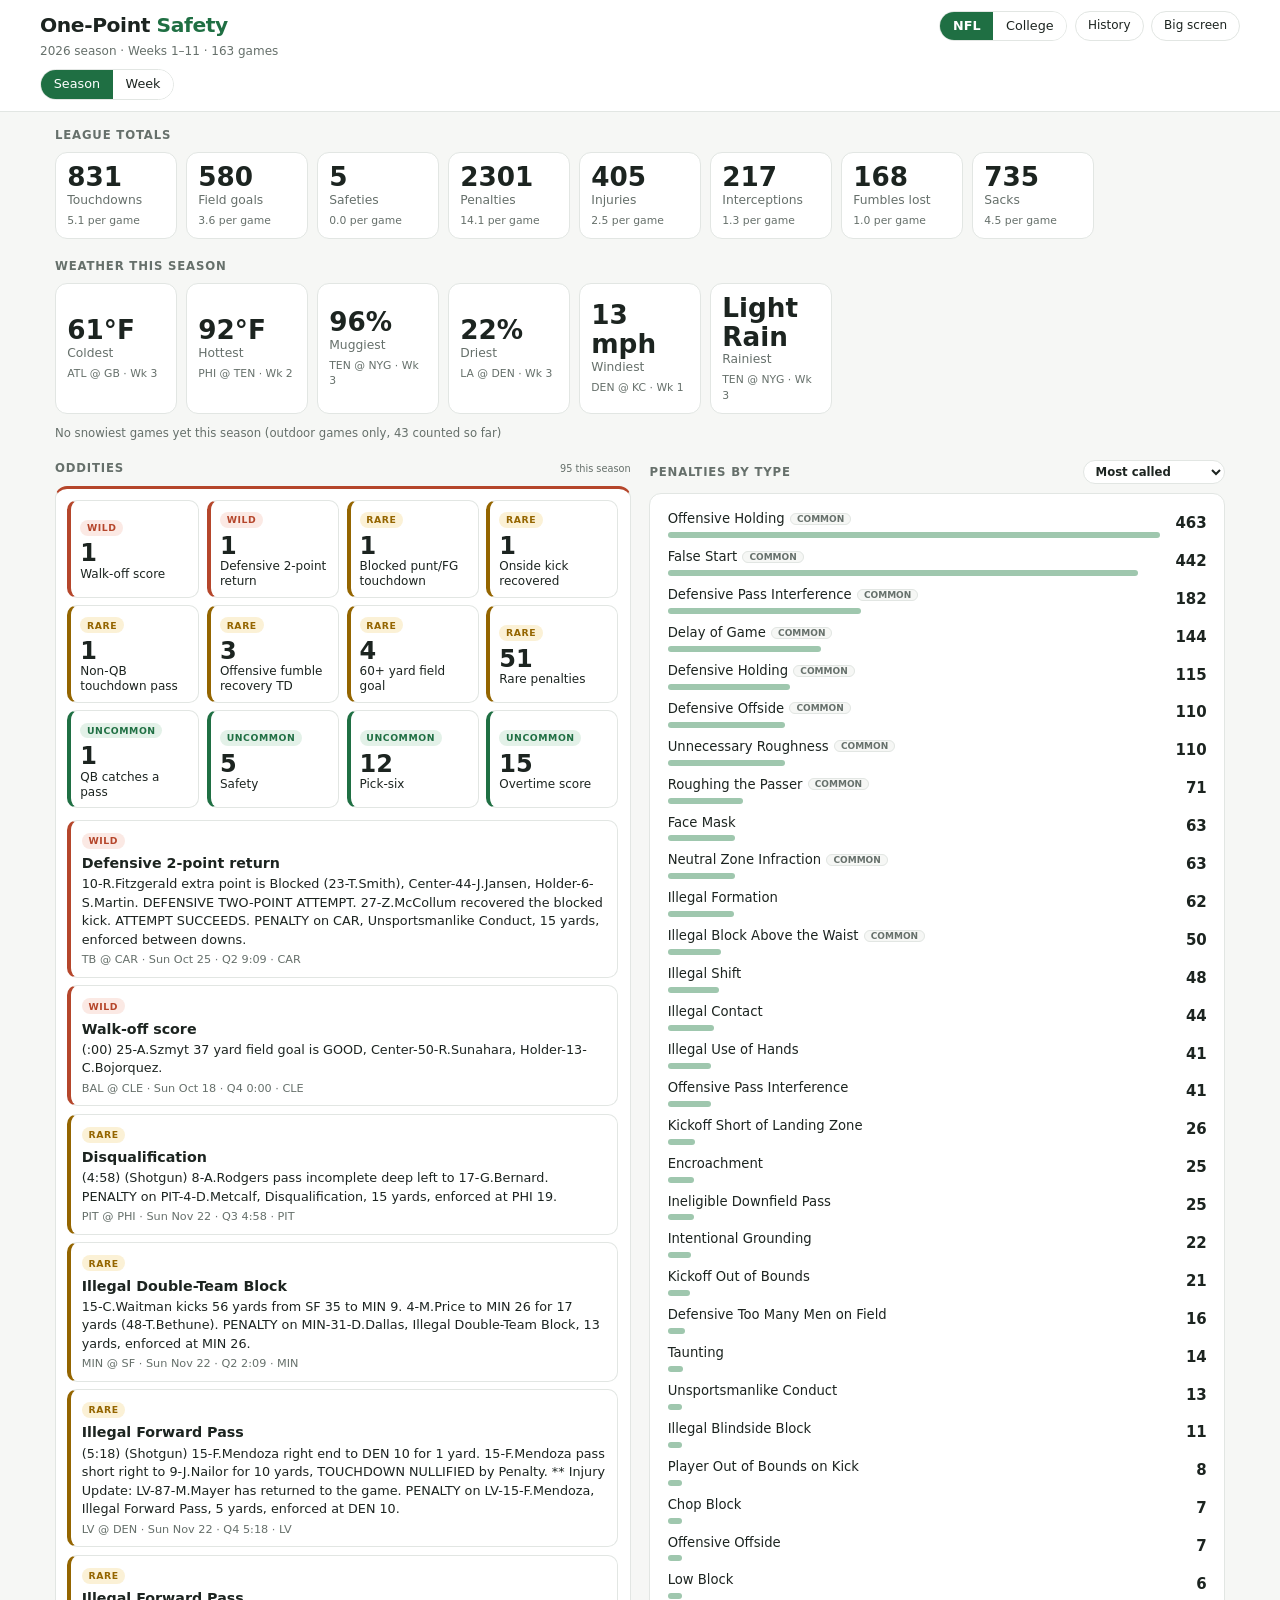
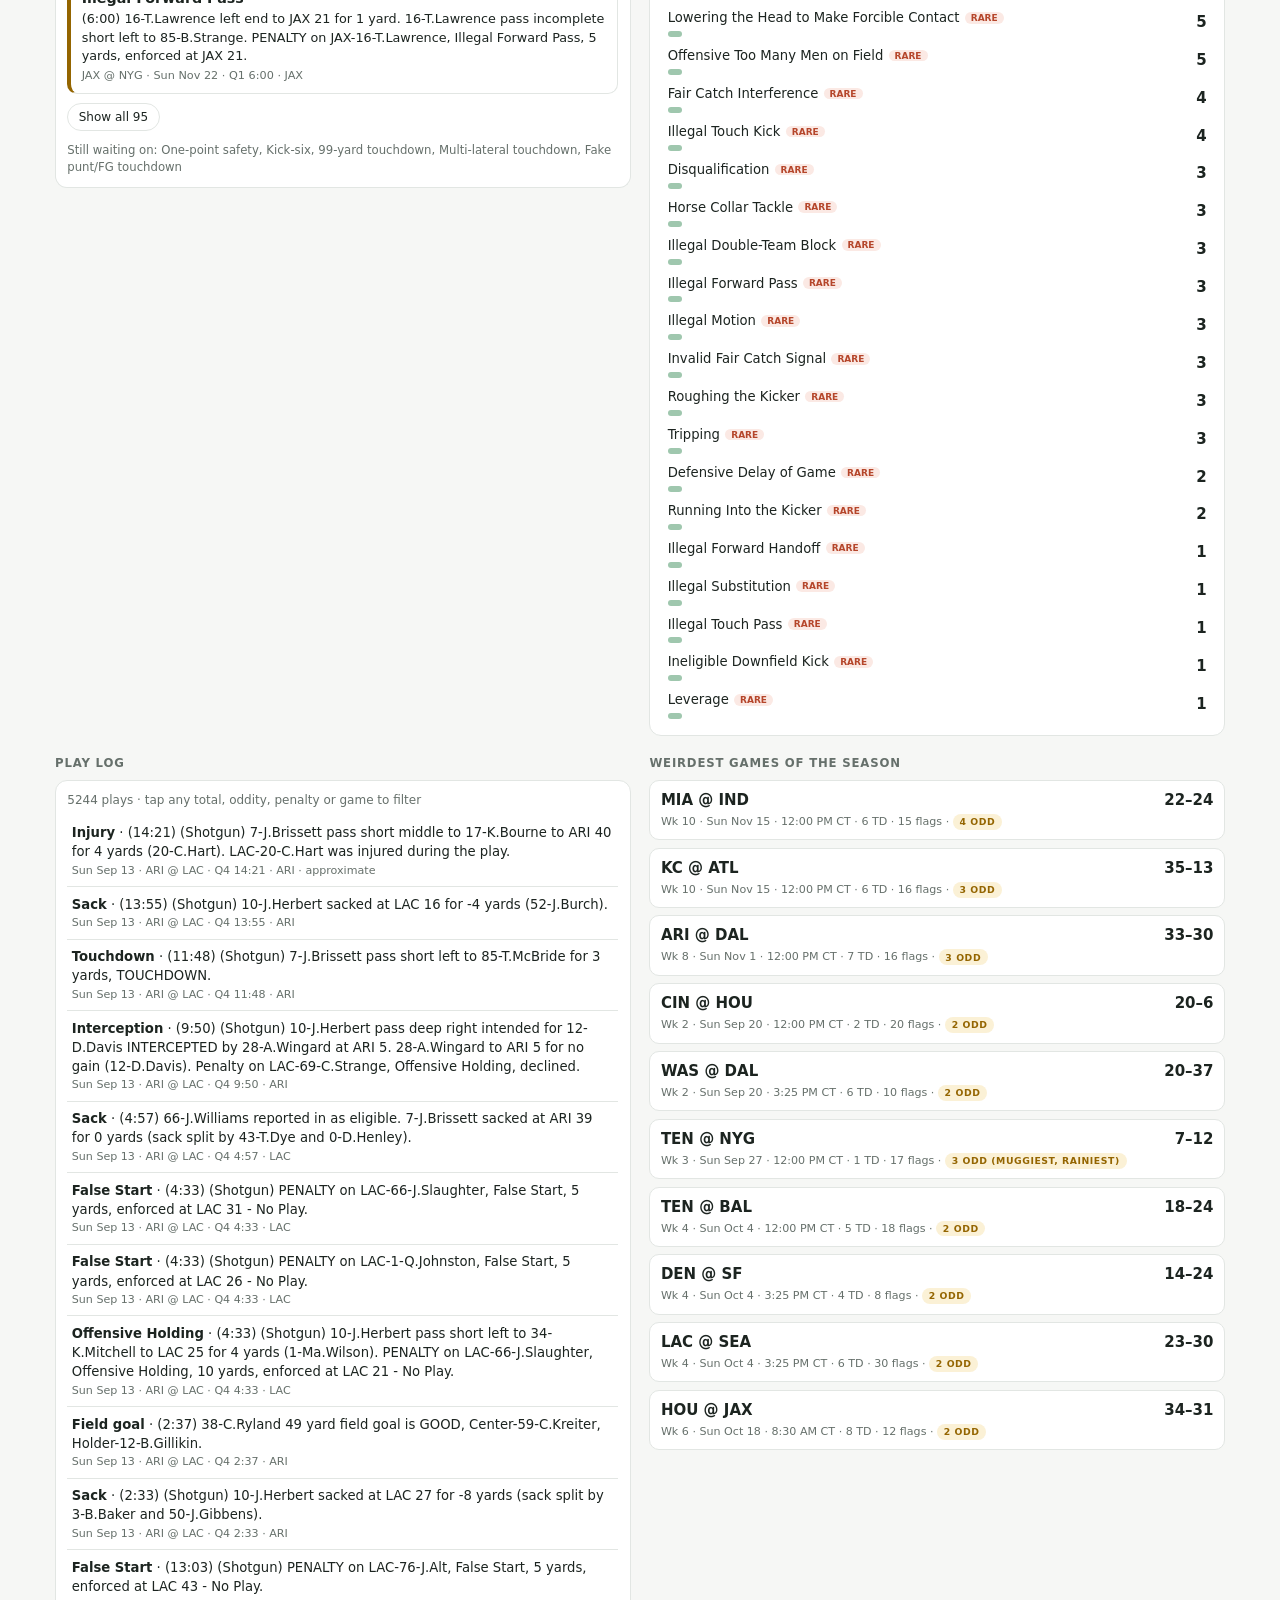
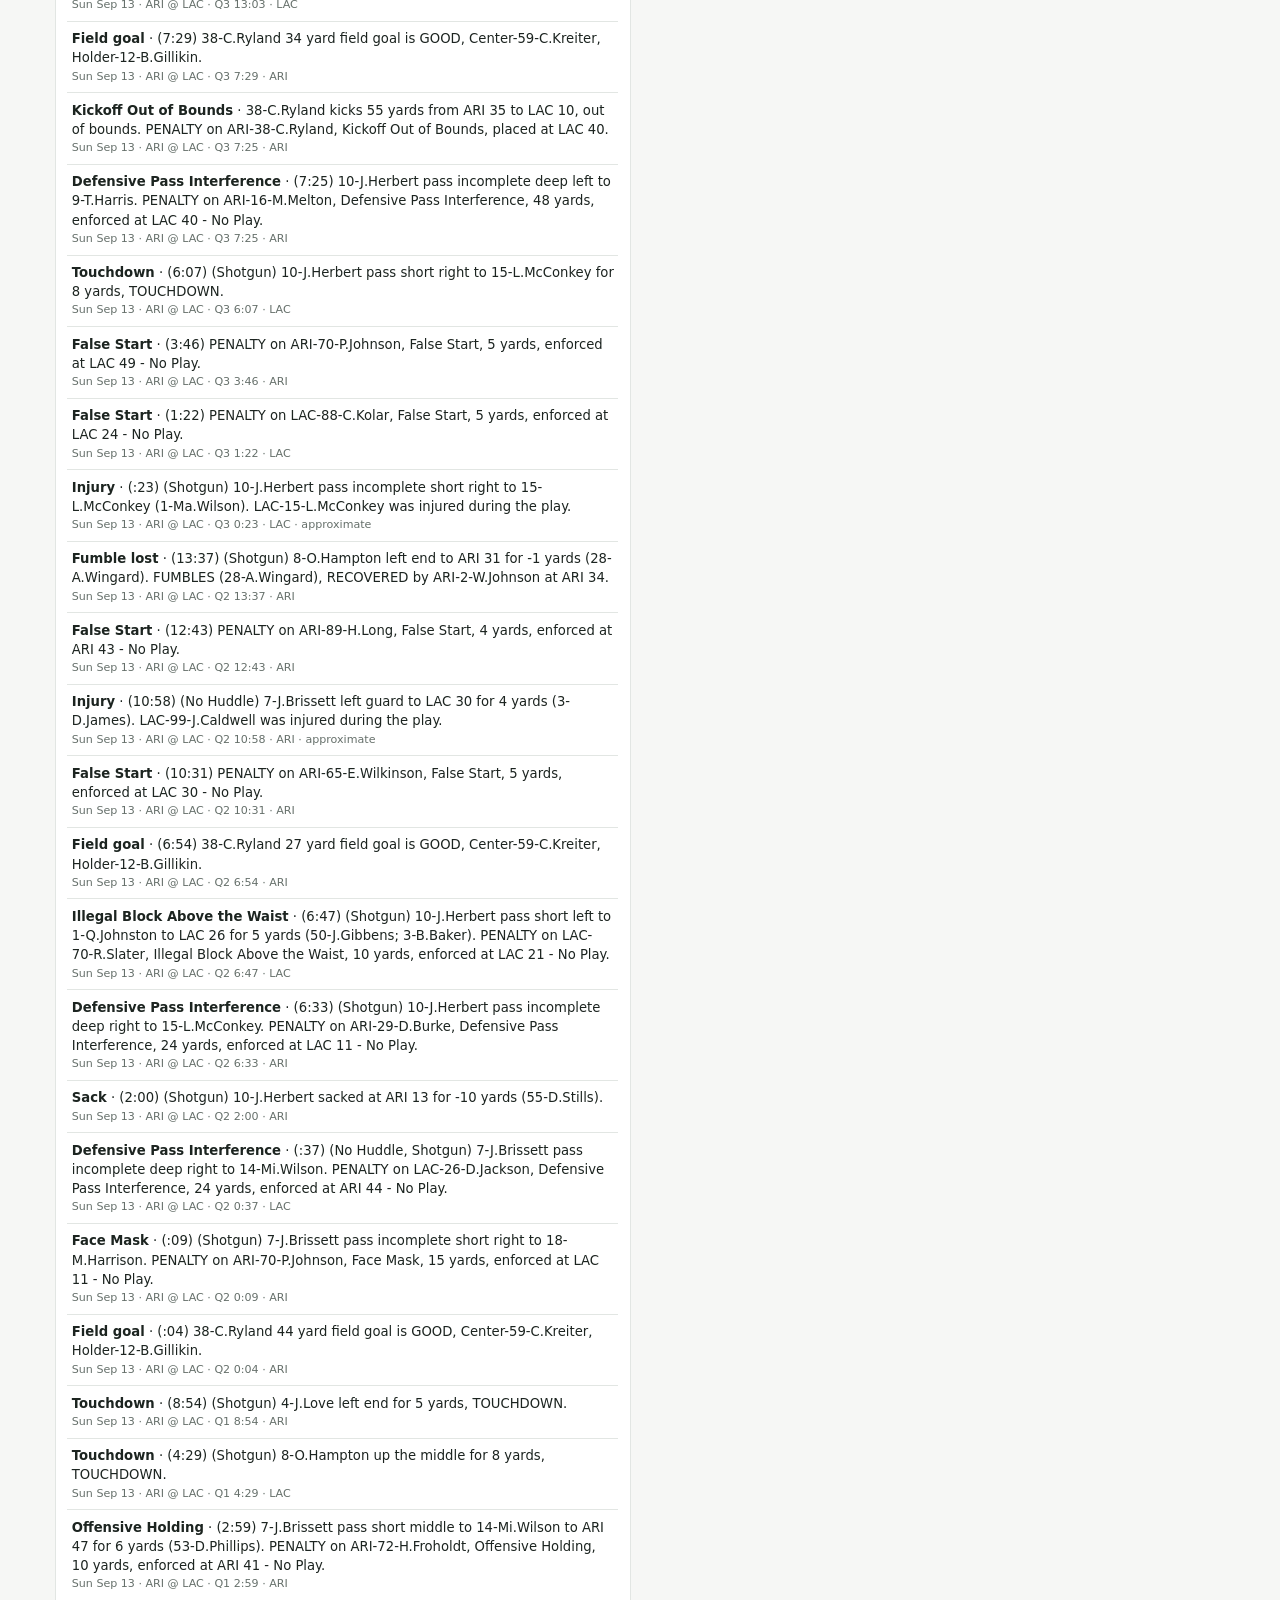
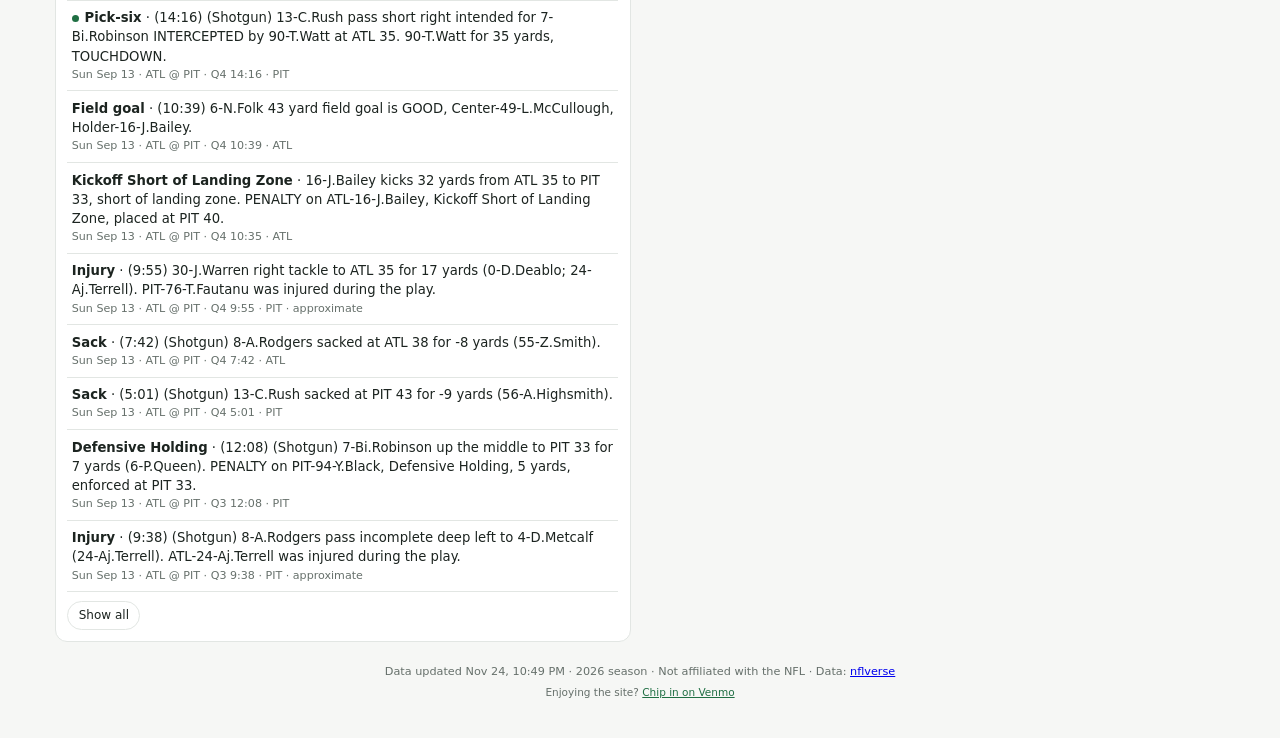
==== commit 3b5bd745: "Penalties panel: four sort orders and Rare/Common tags Sort by count (high/low) in the current scope" ====
--- a/index.html
+++ b/index.html
@@ -23,7 +23,7 @@
 <meta name="twitter:image" content="https://one-pointsafety.com/og-image.png">
 <meta name="twitter:image:alt" content="One-Point Safety — tracking the NFL&#x27;s rarest plays">
 <!-- seo:end -->
-<link rel="stylesheet" href="styles.css?v=ce150953">
+<link rel="stylesheet" href="styles.css?v=e23f069f">
 </head>
 <body>
 <header>
@@ -70,7 +70,12 @@
   </section>
 
   <section class="a-pen">
-    <h2>Penalties by type <button class="linkbtn" id="penSort"></button></h2>
+    <h2>Penalties by type <label class="sortsel"><span class="sr">Sort penalties</span><select id="penSort" aria-label="Sort penalties">
+      <option value="count_desc">Most called</option>
+      <option value="count_asc">Fewest called</option>
+      <option value="common">Common &rarr; rare</option>
+      <option value="rare">Rare &rarr; common</option>
+    </select></label></h2>
     <div class="panel" id="penalties"></div>
   </section>
 
@@ -103,7 +108,7 @@
 <div class="scrim" id="scrim"></div>
 <div class="sheet" id="sheet" role="dialog" aria-modal="true" aria-label="Play details"></div>
 
-<script src="app.js?v=1be4fd66"></script>
+<script src="app.js?v=c47eab2f"></script>
 <!-- Cloudflare Web Analytics -->
 <script type="module" src="https://static.cloudflareinsights.com/beacon.min.js" data-cf-beacon='{"token": "d3902bc33d3544aab51f12727f5c7ce0"}'></script>
 <!-- End Cloudflare Web Analytics -->
--- a/styles.css
+++ b/styles.css
@@ -113,6 +113,9 @@
 .pen .bar{height:.4rem;border-radius:3px;background:var(--bar);margin-top:.25rem}
 .pen .ct{text-align:right;font-weight:600;font-variant-numeric:tabular-nums}
 .rare{font-size:.6rem;font-weight:800;color:var(--warn);background:var(--warn-soft);padding:.05rem .4rem;border-radius:99px;margin-left:.35rem;vertical-align:middle}
+.common{font-size:.6rem;font-weight:800;color:var(--muted);background:var(--bg);border:1px solid var(--line);padding:0 .4rem;border-radius:99px;margin-left:.35rem;vertical-align:middle}
+.sortsel select{font:inherit;font-size:.78rem;text-transform:none;letter-spacing:0;color:var(--ink);background:var(--card);border:1px solid var(--line);border-radius:99px;padding:.2rem .5rem;cursor:pointer}
+.sr{position:absolute;width:1px;height:1px;overflow:hidden;clip:rect(0 0 0 0);white-space:nowrap}
 
 /* ---------- Play log ---------- */
 .filterbar{display:flex;gap:.4rem;align-items:center;flex-wrap:wrap;margin-bottom:.4rem;font-size:.8rem;color:var(--muted)}
@@ -237,7 +240,7 @@
 @media print{
   :root,body[data-league="ncaa"]{--bg:#fff;--card:#fff;--ink:#000;--muted:#444;--line:#ccc}
   header{position:static}
-  .controls,.tvbtn,.linkbtn,.more,.sheet,.scrim,#featured{display:none!important}
+  .controls,.tvbtn,.linkbtn,.sortsel,.more,.sheet,.scrim,#featured{display:none!important}
   .layout{grid-template-columns:1fr!important;grid-template-areas:"odd" "tot" "wx" "pen" "log" "games"!important}
   .card,.panel,.game,.ocard,.tile{break-inside:avoid}
 }
